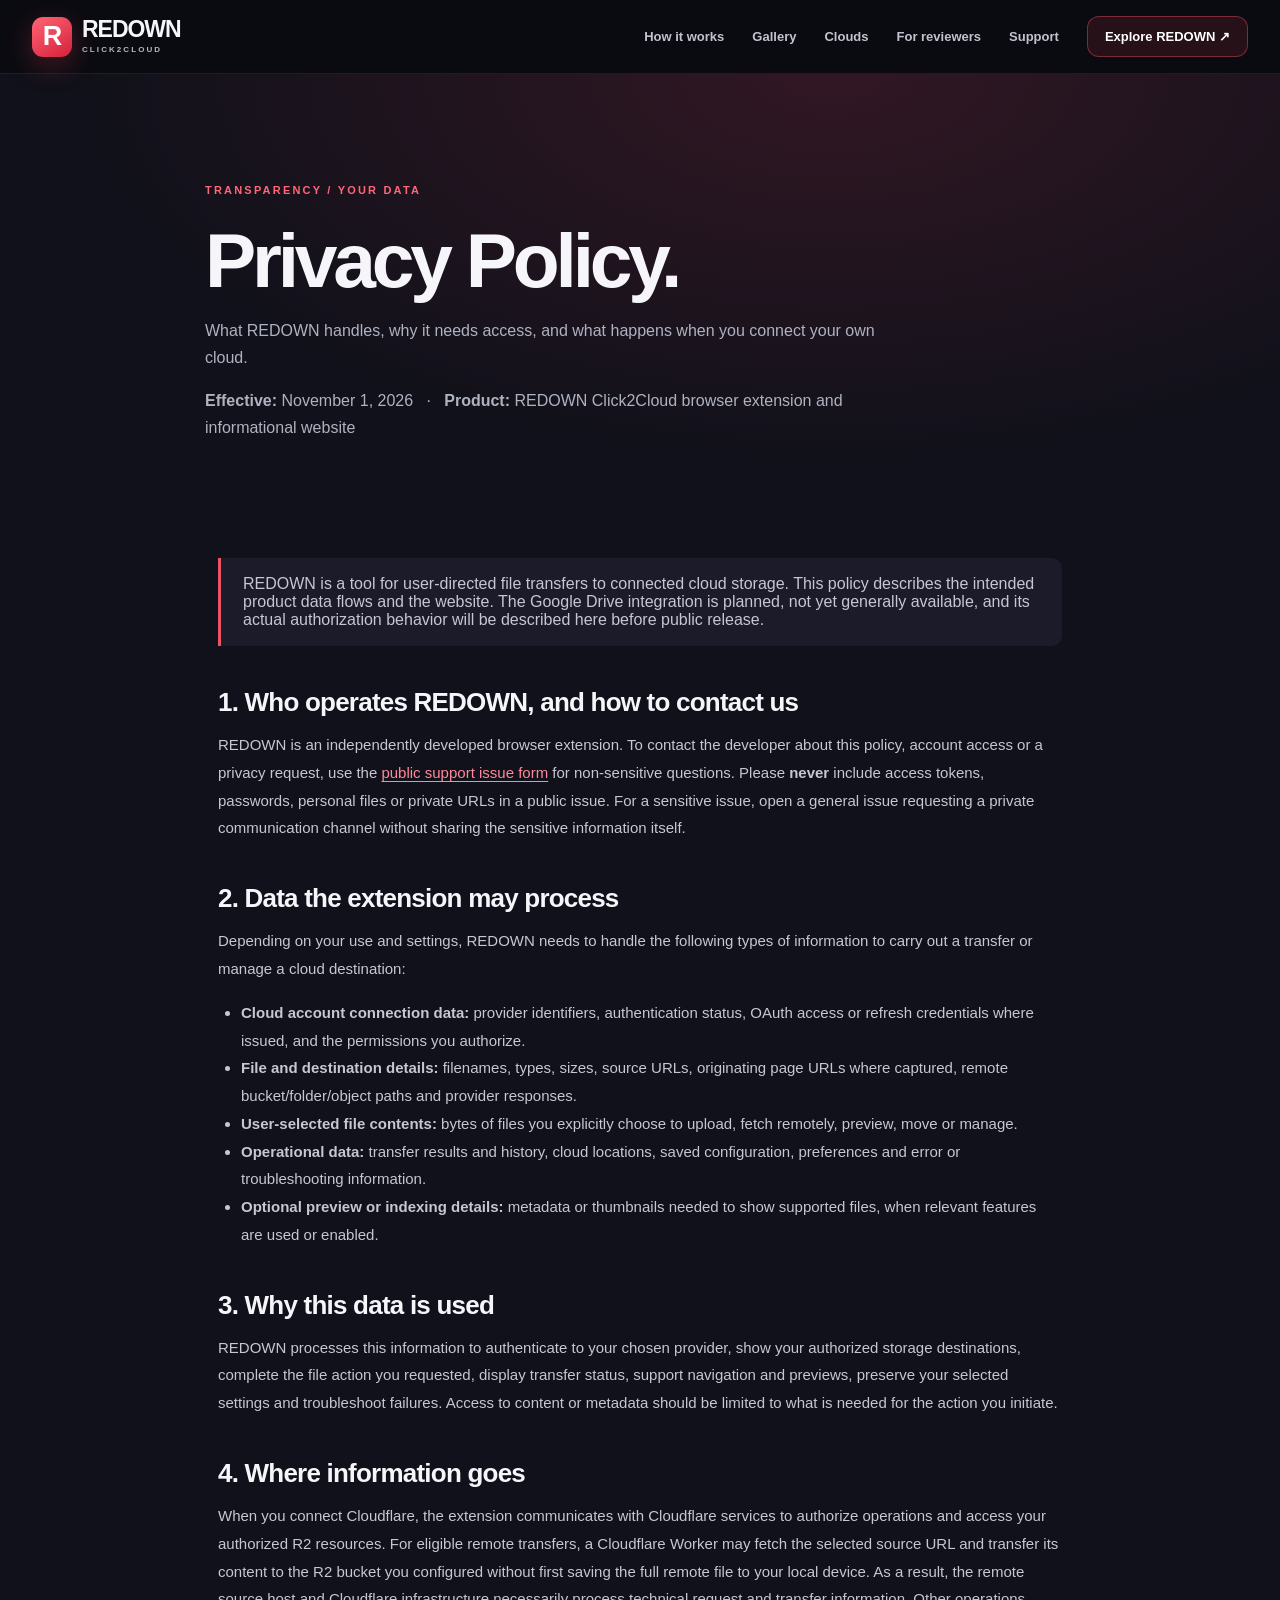
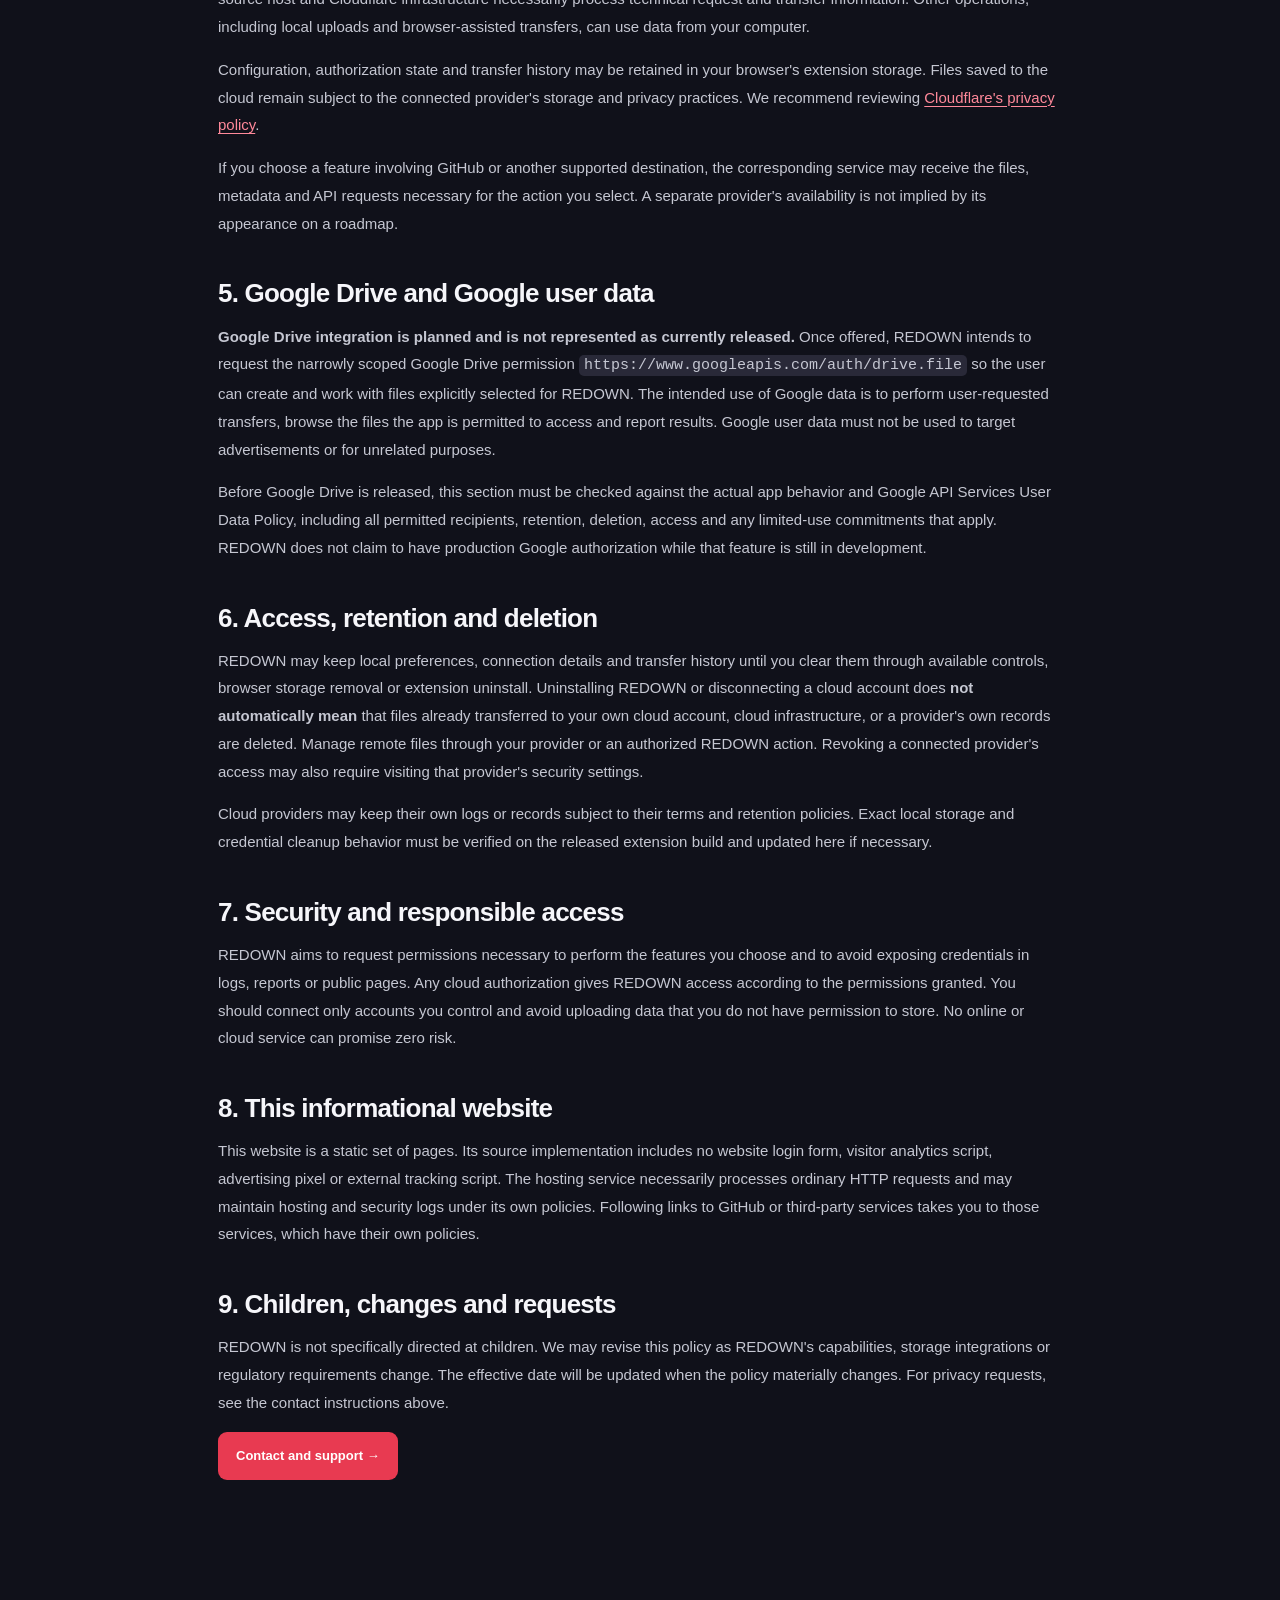
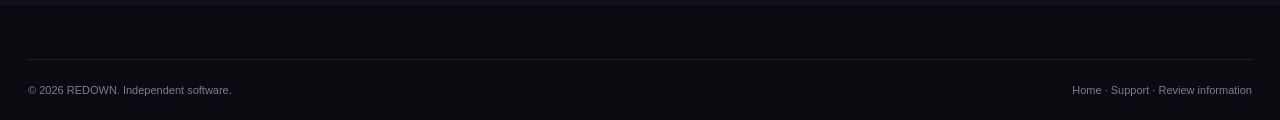
==== privacy.html @ 0bf82b4a "Add REDOWN website privacy.html" ====
<!doctype html>
<html lang="en"><head><meta charset="utf-8"><meta name="viewport" content="width=device-width,initial-scale=1"><meta name="theme-color" content="#0b0c12"><meta name="description" content="How REDOWN handles files, cloud account permissions, transfer metadata and user information."><title>Privacy Policy • REDOWN</title><link rel="icon" href="favicon.svg" type="image/svg+xml"><link rel="stylesheet" href="styles.css"><script defer src="app.js"></script></head>
<body><a class="skip-link" href="#main">Skip to content</a><header class="site-header"><div class="nav-wrap"><a class="brand" href="index.html"><span class="brand-mark">R</span><span>REDOWN<small>CLICK2CLOUD</small></span></a><button class="menu-toggle" aria-label="Open navigation" aria-expanded="false" aria-controls="primary-nav"><span></span><span></span><span></span></button><nav id="primary-nav" class="nav-links"><a href="index.html#how-it-works">How it works</a><a href="index.html#gallery">Gallery</a><a href="index.html#clouds">Clouds</a><a href="review.html">For reviewers</a><a href="support.html">Support</a><a class="nav-cta" href="https://github.com/thanks-cohn/REDOWN" target="_blank" rel="noopener noreferrer">Explore REDOWN ↗</a></nav></div></header>
<main id="main" class="document-page"><div class="document-hero"><div class="kicker">TRANSPARENCY / YOUR DATA</div><h1>Privacy Policy.</h1><p>What REDOWN handles, why it needs access, and what happens when you connect your own cloud.</p><p><strong>Effective:</strong> November 1, 2026 &nbsp; · &nbsp; <strong>Product:</strong> REDOWN Click2Cloud browser extension and informational website</p></div>
<article class="document-content"><div class="notice">REDOWN is a tool for user-directed file transfers to connected cloud storage. This policy describes the intended product data flows and the website. The Google Drive integration is planned, not yet generally available, and its actual authorization behavior will be described here before public release.</div>
<h2>1. Who operates REDOWN, and how to contact us</h2><p>REDOWN is an independently developed browser extension. To contact the developer about this policy, account access or a privacy request, use the <a href="https://github.com/thanks-cohn/REDOWN/issues/new" target="_blank" rel="noopener noreferrer">public support issue form</a> for non-sensitive questions. Please <strong>never</strong> include access tokens, passwords, personal files or private URLs in a public issue. For a sensitive issue, open a general issue requesting a private communication channel without sharing the sensitive information itself.</p>
<h2>2. Data the extension may process</h2><p>Depending on your use and settings, REDOWN needs to handle the following types of information to carry out a transfer or manage a cloud destination:</p><ul>
<li><strong>Cloud account connection data:</strong> provider identifiers, authentication status, OAuth access or refresh credentials where issued, and the permissions you authorize.</li>
<li><strong>File and destination details:</strong> filenames, types, sizes, source URLs, originating page URLs where captured, remote bucket/folder/object paths and provider responses.</li>
<li><strong>User-selected file contents:</strong> bytes of files you explicitly choose to upload, fetch remotely, preview, move or manage.</li>
<li><strong>Operational data:</strong> transfer results and history, cloud locations, saved configuration, preferences and error or troubleshooting information.</li>
<li><strong>Optional preview or indexing details:</strong> metadata or thumbnails needed to show supported files, when relevant features are used or enabled.</li></ul>
<h2>3. Why this data is used</h2><p>REDOWN processes this information to authenticate to your chosen provider, show your authorized storage destinations, complete the file action you requested, display transfer status, support navigation and previews, preserve your selected settings and troubleshoot failures. Access to content or metadata should be limited to what is needed for the action you initiate.</p>
<h2>4. Where information goes</h2><p>When you connect Cloudflare, the extension communicates with Cloudflare services to authorize operations and access your authorized R2 resources. For eligible remote transfers, a Cloudflare Worker may fetch the selected source URL and transfer its content to the R2 bucket you configured without first saving the full remote file to your local device. As a result, the remote source host and Cloudflare infrastructure necessarily process technical request and transfer information. Other operations, including local uploads and browser-assisted transfers, can use data from your computer.</p><p>Configuration, authorization state and transfer history may be retained in your browser's extension storage. Files saved to the cloud remain subject to the connected provider's storage and privacy practices. We recommend reviewing <a href="https://www.cloudflare.com/privacypolicy/" target="_blank" rel="noopener noreferrer">Cloudflare's privacy policy</a>.</p><p>If you choose a feature involving GitHub or another supported destination, the corresponding service may receive the files, metadata and API requests necessary for the action you select. A separate provider's availability is not implied by its appearance on a roadmap.</p>
<h2>5. Google Drive and Google user data</h2><p><strong>Google Drive integration is planned and is not represented as currently released.</strong> Once offered, REDOWN intends to request the narrowly scoped Google Drive permission <code>https://www.googleapis.com/auth/drive.file</code> so the user can create and work with files explicitly selected for REDOWN. The intended use of Google data is to perform user-requested transfers, browse the files the app is permitted to access and report results. Google user data must not be used to target advertisements or for unrelated purposes.</p><p>Before Google Drive is released, this section must be checked against the actual app behavior and Google API Services User Data Policy, including all permitted recipients, retention, deletion, access and any limited-use commitments that apply. REDOWN does not claim to have production Google authorization while that feature is still in development.</p>
<h2>6. Access, retention and deletion</h2><p>REDOWN may keep local preferences, connection details and transfer history until you clear them through available controls, browser storage removal or extension uninstall. Uninstalling REDOWN or disconnecting a cloud account does <strong>not automatically mean</strong> that files already transferred to your own cloud account, cloud infrastructure, or a provider's own records are deleted. Manage remote files through your provider or an authorized REDOWN action. Revoking a connected provider's access may also require visiting that provider's security settings.</p><p>Cloud providers may keep their own logs or records subject to their terms and retention policies. Exact local storage and credential cleanup behavior must be verified on the released extension build and updated here if necessary.</p>
<h2>7. Security and responsible access</h2><p>REDOWN aims to request permissions necessary to perform the features you choose and to avoid exposing credentials in logs, reports or public pages. Any cloud authorization gives REDOWN access according to the permissions granted. You should connect only accounts you control and avoid uploading data that you do not have permission to store. No online or cloud service can promise zero risk.</p>
<h2>8. This informational website</h2><p>This website is a static set of pages. Its source implementation includes no website login form, visitor analytics script, advertising pixel or external tracking script. The hosting service necessarily processes ordinary HTTP requests and may maintain hosting and security logs under its own policies. Following links to GitHub or third-party services takes you to those services, which have their own policies.</p>
<h2>9. Children, changes and requests</h2><p>REDOWN is not specifically directed at children. We may revise this policy as REDOWN's capabilities, storage integrations or regulatory requirements change. The effective date will be updated when the policy materially changes. For privacy requests, see the contact instructions above.</p>
<p><a class="doc-btn" href="support.html">Contact and support →</a></p></article></main>
<footer class="site-footer"><div class="footer-bottom"><span>© <span id="year">2026</span> REDOWN. Independent software.</span><span><a href="index.html">Home</a> · <a href="support.html">Support</a> · <a href="review.html">Review information</a></span></div></footer></body></html>
---- styles.css ----
:root{color-scheme:dark;--bg:#0b0c12;--card:#14151e;--ink:#f6f6fa;--muted:#a3a4b4;--muted2:#757786;--red:#f34355;--red2:#ac283b;--border:rgba(255,255,255,.1);--max:1240px;--radius:22px;font-family:Inter,"Segoe UI",Arial,sans-serif}
*{box-sizing:border-box}html{scroll-behavior:smooth}body{margin:0;background:var(--bg);color:var(--ink);-webkit-font-smoothing:antialiased}a{color:inherit;text-decoration:none}button{font:inherit;color:inherit}::selection{background:var(--red);color:#fff}:focus-visible{outline:3px solid #ff8593;outline-offset:4px}h1,h2,h3,p{margin-top:0}h1,h2,h3{letter-spacing:-.055em}h2{font-size:clamp(2.8rem,5.6vw,5.7rem);line-height:1.045;margin-bottom:25px;font-weight:800}h2 span{color:#b0b1bf}p{line-height:1.68}.section-pad{padding:110px max(28px,calc((100vw - var(--max))/2))}.skip-link{position:fixed;left:15px;top:-60px;z-index:200;background:#fff;color:#111;padding:12px 22px}.skip-link:focus{top:12px}
.site-header{position:sticky;top:0;z-index:50;border-bottom:1px solid rgba(255,255,255,.08);background:rgba(11,12,18,.85);backdrop-filter:blur(20px)}.nav-wrap{max-width:1320px;margin:auto;padding:16px 32px;display:flex;align-items:center;justify-content:space-between;gap:36px}.brand{display:inline-flex;align-items:center;gap:10px;line-height:.91;font-weight:900;letter-spacing:-.045em;font-size:23px}.brand small{display:block;letter-spacing:.26em;color:#b7b8c6;font-size:8px;font-weight:800;margin-top:6px}.brand-mark{display:inline-grid;place-items:center;position:relative;background:linear-gradient(145deg,#ff6575,#d4213b);color:#fff;border-radius:11px;width:40px;height:40px;box-shadow:0 8px 28px rgba(243,67,85,.27);font-size:27px;font-weight:900}.brand-cut{position:absolute;width:7px;height:7px;background:var(--bg);border-radius:50%;right:7px;bottom:7px}.nav-links{display:flex;align-items:center;gap:28px;font-size:13px;font-weight:700;color:#c2c3cf}.nav-links>a{transition:color .2s}.nav-links>a:hover{color:white}.nav-links .nav-cta{border:1px solid rgba(245,80,99,.42);padding:12px 17px;border-radius:12px;background:rgba(243,67,85,.12);color:#fff}.nav-cta span{padding-left:8px;color:#ff7885}.menu-toggle{display:none}
.hero{position:relative;isolation:isolate;display:grid;grid-template-columns:minmax(0,1.02fr) minmax(0,.98fr);align-items:center;min-height:740px;padding-top:125px;padding-bottom:120px;overflow:hidden;gap:22px}.hero-aurora{z-index:-1;position:absolute;inset:-20% -18%;background:radial-gradient(ellipse at 73% 53%,rgba(151,25,55,.19),transparent 37%),radial-gradient(ellipse at 41% 25%,rgba(88,25,64,.12),transparent 42%);pointer-events:none}.eyebrow,.kicker{font-weight:850;letter-spacing:.2em;font-size:11px;color:#ff6779}.eyebrow{display:inline-flex;gap:11px;align-items:center;background:rgba(255,255,255,.04);border:1px solid rgba(255,255,255,.1);border-radius:100px;padding:10px 16px;color:#eaebef;font-size:10px}.pulse-dot,.green-dot{width:7px;height:7px;border-radius:50%;background:#a9ffbf;box-shadow:0 0 14px #73df93;display:inline-block;flex:none}.pulse-dot{background:#ff5a70;box-shadow:0 0 10px #f34355}.hero h1{font-size:clamp(3.7rem,6.3vw,6.9rem);line-height:1.01;font-weight:850;margin:29px 0 26px}.hero h1 em{font-style:normal;color:#ff5669}.hero-lead{color:#c0c1ce;font-size:16px;max-width:510px;line-height:1.8}.hero-actions{display:flex;flex-wrap:wrap;gap:12px;margin-top:29px}.btn{display:inline-flex;align-items:center;justify-content:center;gap:28px;min-height:52px;padding:15px 21px;border-radius:12px;font-weight:800;font-size:13px;transition:transform .2s,box-shadow .2s}.btn:hover{transform:translateY(-3px)}.btn-primary{background:linear-gradient(135deg,#ff5466,#e12c45);color:#fff;box-shadow:0 10px 26px rgba(238,56,79,.25)}.btn-primary:hover{box-shadow:0 15px 32px rgba(238,56,79,.38)}.btn-outline{background:rgba(255,255,255,.04);border:1px solid rgba(255,255,255,.15);color:#fff}.fine-print{font-size:11px;line-height:1.65;color:#858694;margin:19px 0 24px;max-width:500px}.hero-trust{display:flex;flex-wrap:wrap;gap:15px;font-size:10px;color:#b5b6c5}.mini-check{display:inline-grid;place-items:center;border:1px solid rgba(165,255,185,.25);border-radius:50%;width:18px;height:18px;color:#b5fbc7;margin-right:4px}
.hero-visual{position:relative;min-width:0;padding:15px 0 15px 17px;perspective:1300px}.hero-device{position:relative;border:1px solid rgba(255,255,255,.24);background:#161821;box-shadow:0 44px 100px rgba(0,0,0,.65),0 0 100px rgba(255,60,95,.1);border-radius:18px;min-height:360px;overflow:hidden;transform:rotateY(-8deg) rotateX(3deg);transform-origin:center;z-index:2}.device-top{display:flex;align-items:center;gap:13px;padding:14px 16px;background:linear-gradient(180deg,#2a2c38,#1c1d28);border-bottom:1px solid var(--border);font-size:9px;letter-spacing:.13em;color:#aaaebe}.traffic{display:flex;gap:5px}.traffic i{width:7px;height:7px;border-radius:50%;background:#eb6675}.traffic i:nth-child(2){background:#e4b95c}.traffic i:nth-child(3){background:#83d5a0}.device-icon{margin-left:auto;font-size:16px;color:#ff7184}.device-content{display:grid;grid-template-columns:34% 66%;min-height:330px}.device-side{background:linear-gradient(135deg,#171922,#11131b);padding:19px 10px;border-right:1px solid var(--border)}.sidebar-title{font-size:8px;letter-spacing:.17em;color:#777c91;font-weight:800;margin:0 0 12px 10px}.sidebar-item{font-size:10px;display:flex;align-items:center;gap:8px;padding:12px 9px;color:#adb2c2;border-radius:7px}.sidebar-item span{color:#e4c3ca}.sidebar-item.active{background:rgba(244,64,86,.17);color:#fff}.sidebar-item.active span{color:#ff6e7e}.sidebar-item.small{font-size:9px}.sidebar-item.muted{color:#737684}.side-divider{height:1px;background:var(--border);margin:17px 7px}.device-main{padding:23px 17px;overflow:hidden}.crumb{font-weight:750;color:#c7c8d0;font-size:8px;letter-spacing:.09em}.crumb span{color:#fb5b73;padding:0 5px}.device-heading{display:flex;align-items:center;justify-content:space-between;gap:10px;margin-top:23px}.device-heading h3{margin:0;font-size:18px;letter-spacing:-.03em}.device-heading p{font-size:9px;color:#818598;margin:6px 0 0}.mock-btn{display:inline-block;border:1px solid #494658;background:linear-gradient(#39303b,#28232f);border-radius:6px;padding:8px;color:#fff;font-size:8px;white-space:nowrap}.mock-files{display:grid;grid-template-columns:repeat(3,1fr);gap:9px;margin-top:22px}.mock-file{border:1px solid #343641;background:#22242e;padding:7px;border-radius:9px;min-width:0}.file-art{display:block;width:100%;height:69px;border-radius:5px;position:relative;overflow:hidden}.photo-one{background:radial-gradient(circle at 65% 28%,#feb5a0 0 13%,transparent 14%),linear-gradient(145deg,#4d1835,#cf5472 58%,#dfb989)}.photo-two{background:linear-gradient(135deg,transparent 28%,#a1b1bf 29% 37%,transparent 38%),linear-gradient(40deg,#161e36,#819bb6)}.photo-three{background:radial-gradient(ellipse at 65% 85%,#d89173,transparent 48%),linear-gradient(135deg,#181c39,#4c6d92)}.mock-file b,.mock-file small{display:block;white-space:nowrap;overflow:hidden;text-overflow:ellipsis}.mock-file b{font-size:9px;margin:9px 0 5px}.mock-file small{font-size:8px;color:#7f8192}.transfer{display:flex;align-items:center;gap:10px;border:1px solid rgba(108,216,145,.3);background:#202c2a;margin-top:18px;padding:10px 9px;border-radius:8px}.transfer-icon{width:23px;height:23px;background:#416d50;color:#dbffe5;border-radius:7px;text-align:center;line-height:23px}.transfer strong,.transfer small{display:block;font-size:9px}.transfer small{color:#9eb4a8;margin-top:4px}.transfer-ok{font-size:8px;color:#a9edb7;margin-left:auto;white-space:nowrap}.floating-label{position:absolute;z-index:4;padding:14px 15px;border:1px solid rgba(255,255,255,.2);border-radius:11px;backdrop-filter:blur(14px);background:rgba(31,32,44,.78);box-shadow:0 20px 35px rgba(0,0,0,.26);font-size:9px;letter-spacing:.16em;font-weight:850;color:#e6e5ee}.label-top{right:-20px;top:-15px}.label-top .green-dot{margin-left:12px}.label-bottom{left:-3px;bottom:0}.label-bottom span{color:#ff8190;font-size:16px;margin-left:8px}.orbit{position:absolute;border:1px solid rgba(246,68,92,.1);border-radius:50%;z-index:-1}.orbit-one{width:540px;height:540px;right:-90px;top:-95px}.orbit-two{width:390px;height:390px;right:0;top:-20px}
.ticker{white-space:nowrap;overflow:hidden;background:#e5364f;color:#fff;padding:18px 0;font-size:12px;font-weight:900;letter-spacing:.14em}.ticker div{min-width:max-content;text-align:center}.ticker span{padding:0 26px;color:#ffb8c2}
.section-heading-band{background:#101119}.section-intro{display:grid;grid-template-columns:1fr 1fr;gap:65px;align-items:end}.section-intro h2{margin-bottom:0}.section-intro p{color:#aaacba;font-size:16px;max-width:550px}.kicker{margin-bottom:22px}.steps-grid{display:grid;grid-template-columns:repeat(3,1fr);gap:20px;margin-top:60px}.step{position:relative;border:1px solid var(--border);background:linear-gradient(135deg,#1b1c28,#151620);padding:29px;border-radius:19px;min-height:260px;transition:transform .2s,border-color .2s}.step:hover{transform:translateY(-5px);border-color:rgba(255,255,255,.27)}.step-number{font-size:11px;letter-spacing:.12em;font-weight:900;color:#fc697b}.step-glyph{font-size:32px;margin:26px 0;color:#f9a0a9}.step h3{font-size:21px;margin-bottom:11px;letter-spacing:-.025em}.step p{font-size:13px;color:#a4a7b8;margin:0}
.gallery-section{background:linear-gradient(180deg,#0b0c12,#11121a)}.section-head-line{display:flex;justify-content:space-between;align-items:end;gap:50px}.section-head-line h2{margin:0}.section-head-line p{max-width:290px;color:#a7a9b8;font-size:14px}.gallery-note{display:inline-flex;align-items:center;gap:10px;color:#b1b3c1;font-size:12px;border:1px solid var(--border);background:#191a24;border-radius:9px;padding:11px 14px;margin:30px 0 22px}.gallery-note span{color:#ff7b8c}.gallery-grid{display:grid;grid-template-columns:repeat(2,minmax(0,1fr));gap:20px}.gallery-card{border:1px solid rgba(255,255,255,.12);display:block;text-align:left;padding:0;background:#171822;border-radius:19px;cursor:pointer;overflow:hidden;min-width:0;transition:transform .25s,border-color .25s,box-shadow .25s}.gallery-card:hover{transform:translateY(-6px);border-color:rgba(255,109,128,.48);box-shadow:0 20px 45px rgba(0,0,0,.28)}.gallery-card.wide{grid-column:span 2}.artboard{height:300px;overflow:hidden;position:relative;background:#1b1e29;display:flex;align-items:center;justify-content:center}.gallery-card.wide .artboard{height:360px}.gallery-meta{display:flex;justify-content:space-between;align-items:center;gap:15px;padding:21px 23px}.gallery-meta b,.gallery-meta small{display:block}.gallery-meta b{font-size:17px;letter-spacing:-.035em}.gallery-meta small{font-size:12px;margin-top:6px;color:#9497a9}.gallery-arrow{display:grid;place-items:center;width:36px;height:36px;flex:none;background:rgba(255,255,255,.06);border:1px solid var(--border);border-radius:10px}.art-context{background:radial-gradient(ellipse at 70% 90%,rgba(248,61,96,.19),transparent 65%),#1e1f2a}.art-window{position:absolute;width:82%;height:86%;top:11%;background:#242633;border:1px solid #444554;border-radius:12px 12px 0 0;box-shadow:0 30px 80px rgba(0,0,0,.46);overflow:visible}.art-url{padding:15px;font-size:11px;letter-spacing:.08em;color:#888b9d;border-bottom:1px solid #383b48}.art-scene{height:85%;background:linear-gradient(120deg,#371d37,#67576d,#272838);overflow:hidden;position:relative}.art-shape{position:absolute;border-radius:50%;background:linear-gradient(130deg,#ea6888,#a73357);box-shadow:inset -20px -30px 40px rgba(0,0,0,.24)}.art-shape.one{width:190px;height:190px;top:30px;left:17%}.art-shape.two{width:150px;height:150px;left:49%;top:75px;background:linear-gradient(140deg,#ec8c87,#8c3f7b)}.art-shape.three{width:120px;height:120px;left:63%;top:-45px;background:linear-gradient(130deg,#b3a3e4,#544783)}.context-menu{position:absolute;left:41%;top:25%;min-width:205px;background:#11131b;border:1px solid #4b4f5e;border-radius:12px;padding:9px;box-shadow:0 22px 50px rgba(0,0,0,.75);font-size:12px;z-index:3}.context-menu small{display:block;padding:7px 11px;color:#ff8490;letter-spacing:.08em;font-size:10px;font-weight:800}.context-menu div{padding:12px;border-radius:7px;white-space:nowrap}.context-menu span{float:right}.context-menu .chosen{color:#fff;background:#ae2d45}.art-explorer{background:radial-gradient(ellipse at 80% 90%,#313147,transparent),#171924;display:block;padding:28px}.ex-top{display:flex;justify-content:space-between;color:#e9e9f2;font-weight:900;font-size:19px}.ex-top span{color:#fa6a7e}.ex-path{color:#8f92a4;font-size:11px;border-bottom:1px solid #41404e;margin:24px 0;padding-bottom:16px}.ex-grid{display:grid;grid-template-columns:repeat(4,1fr);gap:13px}.ex-grid span{display:flex;flex-direction:column;align-items:center;justify-content:center;gap:17px;border-radius:11px;background:#30313d;border:1px solid #454652;min-height:110px;color:#f5a7ae;font-size:34px}.ex-grid small{font-size:11px;color:#b3b5c4}.art-history{padding:20px;display:block;background:linear-gradient(135deg,#161821,#2a1c2a)}.history-title{font-weight:800;font-size:10px;letter-spacing:.16em;color:#eee;border-bottom:1px solid var(--border);padding:12px 5px 20px}.history-title span{float:right;color:#76dfa8}.history-row{background:rgba(255,255,255,.06);border:1px solid var(--border);display:flex;align-items:center;gap:12px;padding:13px;border-radius:10px;margin-top:10px;font-size:12px;font-weight:750}.history-thumb{width:38px;height:38px;display:grid;place-items:center;border-radius:9px;color:#f6b7c0;background:#573745;font-size:19px}.history-row small{display:block;color:#9295a6;font-size:10px;margin-top:6px}.history-row b{margin-left:auto;color:#8be8a8;font-size:15px}.art-preview{background:radial-gradient(ellipse at 70% 60%,#642a4d,transparent 65%),#1c1f2b}.preview-window{width:72%;height:91%;border-radius:11px 11px 0 0;border:1px solid #51515e;background:#171922;box-shadow:0 22px 50px rgba(0,0,0,.3);overflow:hidden}.prev-top,.prev-foot{display:flex;justify-content:space-between;padding:12px 15px;font-size:11px;font-weight:750;letter-spacing:.08em;color:#ddd}.prev-top span,.prev-foot span{color:#fa8a9a}.preview-visual{height:72%;background:linear-gradient(#343b63,#d97085 66%,#f0ae9b);position:relative;overflow:hidden}.preview-sun{position:absolute;background:#ffdcaf;width:69px;height:69px;border-radius:50%;right:22%;top:22%;box-shadow:0 0 65px #f9af96}.preview-hill{position:absolute;bottom:-60px;left:-15%;width:130%;height:120px;border-radius:50% 50% 0 0;background:#7c415e;transform:rotate(-8deg)}.preview-hill.two{bottom:-85px;left:-12%;height:110px;background:#392d4b;transform:rotate(8deg)}.art-flow{background:radial-gradient(circle at center,rgba(218,54,84,.22),transparent 50%),#171921;gap:35px;flex-wrap:wrap}.flow-point{width:155px;height:155px;border:1px solid #464759;background:linear-gradient(135deg,#262936,#171923);border-radius:26px;display:flex;flex-direction:column;align-items:center;justify-content:center;box-shadow:0 20px 50px rgba(0,0,0,.2)}.flow-symbol{font-size:53px;color:#ff8c9a;line-height:1.3}.flow-symbol.cloud{font-size:55px;color:#e9bdc7}.flow-point strong{font-size:13px;letter-spacing:.12em}.flow-point small{color:#9da0af;font-size:10px;margin-top:8px}.flow-path{position:relative;width:21%;text-align:center;color:#f2a5b1;font-size:10px;letter-spacing:.16em;font-weight:850}.flow-line{height:2px;background:linear-gradient(90deg,#82394c,#fb6781,#b13c54);margin:22px 0}.flow-path em{position:absolute;right:-6px;top:18px;font-size:26px;font-style:normal;color:#fc8191}.flow-sub{position:absolute;bottom:25px;font-size:11px;color:#9496a5}
.clouds-section{display:grid;grid-template-columns:1fr 1fr;gap:30px;background:#12141d;overflow:hidden}.cloud-copy p{max-width:500px;color:#a7a9b8}.provider-row{margin-top:35px;max-width:540px;display:grid;gap:12px}.provider{display:flex;align-items:center;padding:20px;border:1px solid #373946;border-radius:15px;background:#1b1c26;gap:14px}.provider.active{border-color:rgba(243,67,85,.36)}.provider-symbol{width:42px;height:42px;background:#30313e;border:1px solid #454657;border-radius:12px;display:grid;place-items:center;font-size:23px;color:#f994a1;font-weight:900}.provider b,.provider small{display:block}.provider b{font-size:14px}.provider small{font-size:11px;color:#9b9eaf;margin-top:6px}.status-pill{border:1px solid rgba(137,255,173,.26);color:#8cdea4;padding:6px 8px;border-radius:6px;font-size:8px;font-weight:900;letter-spacing:.1em;margin-left:auto;white-space:nowrap}.status-pill.coming{border-color:#59515d;color:#9e95a3}.cloud-illustration{position:relative;min-height:490px;display:grid;place-items:center}.cloud-ring{position:absolute;border:1px solid rgba(250,107,128,.2);border-radius:50%}.ring-a{width:380px;height:380px}.ring-b{width:520px;height:520px}.cloud-center{width:200px;height:200px;border-radius:48px;display:grid;place-items:center;background:linear-gradient(135deg,#ff7382,#b82543 65%,#541c35);font-weight:950;font-size:112px;box-shadow:0 0 95px rgba(223,53,76,.3),inset 0 1px 2px rgba(255,255,255,.4);transform:rotate(-8deg)}.cloud-center span{position:absolute;bottom:27px;right:35px;font-size:33px;color:#ffd9df}.cloud-orbit{position:absolute;background:#30303c;border:1px solid #515360;border-radius:16px;width:72px;height:72px;display:grid;place-items:center;font-size:37px;color:#feb4bf;box-shadow:0 20px 35px rgba(0,0,0,.2)}.orbit-a{top:30px;right:10%}.orbit-b{bottom:44px;left:5%}.orbit-c{bottom:75px;right:1%}
.why-section{background:#f2f0f2;color:#171620}.why-section .kicker{color:#ce354d}.why-section h2 span{color:#78727f}.value-grid{display:grid;grid-template-columns:repeat(3,1fr);gap:35px;margin-top:60px}.value-grid>div{border-top:1px solid rgba(0,0,0,.17);padding-top:20px}.value-grid span{display:inline-grid;width:50px;height:50px;place-items:center;font-size:30px;color:#c92e48}.value-grid h3{font-size:23px;margin:14px 0}.value-grid p{color:#66616c;font-size:14px}
.faq-section{background:#0f1016}.faq-grid{display:grid;grid-template-columns:1fr 1fr;gap:14px}.faq-grid details{align-self:start;background:#1b1c26;border:1px solid var(--border);border-radius:13px;padding:22px}.faq-grid summary{font-weight:750;font-size:14px;cursor:pointer;list-style:none;display:flex;justify-content:space-between;gap:14px}.faq-grid summary::-webkit-details-marker{display:none}.faq-grid summary:after{content:'+';color:#f67586;font-size:21px;line-height:14px}.faq-grid details[open] summary:after{content:'−'}.faq-grid details p{color:#abb0be;margin:15px 0 0;font-size:13px}.last-cta{position:relative;text-align:center;isolation:isolate;overflow:hidden;padding:120px 24px;background:#17131b}.cta-glow{position:absolute;inset:-40%;z-index:-1;background:radial-gradient(ellipse at 50% 50%,rgba(231,53,81,.27),transparent 50%)}.last-cta h2{font-size:clamp(3rem,7vw,6.8rem)}.last-cta h2 em{font-style:normal;color:#fd6377}.last-cta p{color:#c5bdc6}.last-cta .btn{margin:17px auto}.last-cta .small-muted{font-size:11px;color:#88808e;margin-top:14px}
.site-footer{background:#0a0b10;padding:54px max(28px,calc((100vw - var(--max))/2)) 25px}.footer-top{display:grid;grid-template-columns:1fr 1.1fr 1fr;gap:40px;padding-bottom:50px}.footer-top p{color:#9395a6;font-size:13px}.footer-links{display:grid;grid-template-columns:1fr 1fr;gap:13px;font-size:12px;font-weight:700;color:#c9cad5}.footer-links a:hover{color:#ff7183}.footer-bottom{display:flex;justify-content:space-between;gap:20px;border-top:1px solid var(--border);padding-top:24px;color:#7c7e8c;font-size:11px}
.gallery-dialog{background:#151620;color:#fff;border:1px solid #444455;border-radius:19px;padding:22px;max-width:min(930px,94vw);width:94vw;max-height:94vh;box-shadow:0 30px 100px #000;overflow:auto}.gallery-dialog::backdrop{background:rgba(3,3,8,.86);backdrop-filter:blur(9px)}.dialog-close{position:absolute;right:17px;top:11px;font-size:30px;background:transparent;border:0;cursor:pointer;z-index:4}.gallery-dialog #dialog-preview{padding:25px 0 8px}.gallery-dialog .artboard{height:clamp(280px,45vw,530px);border-radius:12px}.gallery-dialog .gallery-meta{padding:17px 0}.gallery-dialog .gallery-meta b{font-size:20px}.gallery-dialog .flow-point{width:190px;height:190px}.gallery-dialog .art-flow{gap:55px}.gallery-dialog .gallery-card{cursor:default}.gallery-dialog .context-menu{transform:scale(1.2);transform-origin:top left}.dialog-nav{display:flex;align-items:center;justify-content:space-between;border-top:1px solid var(--border);padding-top:17px;color:#b6b7c6;font-size:12px}.dialog-nav button{border:1px solid #3e3f50;border-radius:9px;background:#242633;padding:11px 16px;cursor:pointer}.dialog-nav button:hover{border-color:#ff7485}
.document-page{min-height:80vh;background:#10111a}.document-hero{padding:110px max(28px,calc((100vw - 870px)/2)) 45px;background:radial-gradient(ellipse at 65% 0%,rgba(222,55,83,.16),transparent 65%)}.document-hero h1{font-size:clamp(3rem,6vw,5rem);line-height:1.1;margin:16px 0}.document-hero p{color:#afb2c0;max-width:710px}.document-content{max-width:900px;margin:auto;padding:30px 28px 110px;color:#c5c7d2}.document-content h2{font-size:26px;letter-spacing:-.03em;margin:43px 0 15px;color:#f6f6fa}.document-content h3{font-size:19px;letter-spacing:-.02em;margin:28px 0 12px}.document-content p,.document-content li{font-size:15px;line-height:1.85}.document-content a{color:#ff899a;text-decoration:underline;text-underline-offset:3px}.document-content ul,.document-content ol{padding-left:23px}.document-content .notice{border-left:3px solid #ee5266;background:#1b1b29;padding:17px 22px;border-radius:0 10px 10px 0;margin:25px 0}.document-content table{width:100%;border-collapse:collapse;margin:22px 0;font-size:13px}.document-content th,.document-content td{text-align:left;vertical-align:top;border:1px solid #393947;padding:15px}.document-content th{background:#272635}.document-content td{color:#b8bac8}.document-content code{background:#292938;padding:2px 5px;border-radius:5px}.support-cards{display:grid;grid-template-columns:1fr 1fr;gap:15px;margin:24px 0}.support-card{background:#1d1f2a;border:1px solid #373947;border-radius:14px;padding:22px}.support-card h3{margin:0 0 7px}.support-card p{margin:0}.review-step{padding:20px;border:1px solid #393a48;border-radius:12px;background:#1b1d27;margin:14px 0}.review-step strong{color:#f9d5dd}.review-step p{margin:6px 0 0}.doc-btn{display:inline-flex;background:#e83a51;border-radius:9px;padding:12px 18px;color:#fff!important;text-decoration:none!important;font-size:13px;font-weight:800}
@media(max-width:1100px){.hero{grid-template-columns:1fr;gap:60px}.hero-content{max-width:780px}.hero-visual{max-width:710px;margin:0 auto;width:100%}.nav-links{gap:15px;font-size:11px}.section-pad{padding-left:40px;padding-right:40px}}@media(max-width:740px){.nav-wrap{padding:12px 20px}.menu-toggle{display:flex;flex-direction:column;gap:5px;width:42px;height:42px;align-items:center;justify-content:center;border:1px solid #3b3b48;border-radius:10px;background:#191921;cursor:pointer}.menu-toggle span{display:block;background:#fff;width:19px;height:2px}.nav-links{display:none;position:absolute;top:65px;left:0;right:0;flex-direction:column;align-items:stretch;background:#11121b;border-bottom:1px solid #393947;padding:22px;gap:0;font-size:14px}.nav-links.open{display:flex}.nav-links>a{padding:12px}.nav-links .nav-cta{text-align:center;margin-top:9px}.section-pad{padding:76px 22px}.hero{padding-top:70px;gap:42px;min-height:0}.hero h1{font-size:clamp(3.3rem,10vw,5rem)}.hero-lead{font-size:14px}.hero-visual{padding:12px 8px}.hero-device{transform:none}.label-top{right:0}.label-bottom{left:0}.device-content{grid-template-columns:30% 70%}.device-side{padding-left:5px;padding-right:5px}.sidebar-item{font-size:8px;gap:3px}.mock-files{gap:5px}.mock-file{padding:4px}.file-art{height:53px}.transfer-ok{display:none}.device-heading p{display:none}.section-intro,.clouds-section{grid-template-columns:1fr;gap:28px}.section-intro h2{margin-bottom:0}.steps-grid,.value-grid{grid-template-columns:1fr;gap:13px;margin-top:35px}.step{min-height:0;padding:23px}.step-glyph{margin:10px 0}.section-head-line{display:block}.section-head-line p{margin-top:22px}.gallery-grid{gap:13px;grid-template-columns:1fr}.gallery-card.wide{grid-column:span 1}.gallery-card.wide .artboard,.gallery-card .artboard{height:270px}.gallery-meta{padding:15px}.gallery-meta b{font-size:15px}.context-menu{left:27%;font-size:10px;min-width:176px}.art-window{width:93%}.cloud-illustration{min-height:330px}.ring-a{width:260px;height:260px}.ring-b{width:330px;height:330px}.cloud-center{height:145px;width:145px;border-radius:35px;font-size:85px}.cloud-center span{bottom:12px;right:21px}.cloud-orbit{width:54px;height:54px;font-size:26px}.clouds-section{overflow:hidden}.value-grid{margin-top:30px}.faq-grid{grid-template-columns:1fr}.last-cta{padding:85px 22px}.footer-top{grid-template-columns:1fr;gap:14px;padding-bottom:25px}.footer-links{margin-top:15px}.footer-bottom{flex-direction:column}.site-footer{padding:35px 22px}.gallery-dialog .artboard{height:280px}.gallery-dialog .context-menu{transform:scale(.95)}.gallery-dialog .flow-point{width:110px;height:110px}.gallery-dialog .art-flow{gap:10px}.gallery-dialog .flow-path{font-size:7px}.gallery-dialog .flow-symbol{font-size:30px}.gallery-dialog .flow-sub{font-size:9px;bottom:5px}.support-cards{grid-template-columns:1fr}}
@media(max-width:420px){.hero h1{font-size:3.1rem}.hero-actions{display:grid}.hero-trust{gap:8px}.device-top{font-size:8px}.device-heading h3{font-size:14px}.mock-btn{font-size:7px;padding:7px}.sidebar-item{font-size:7px}.mock-file b,.mock-file small{font-size:7px}.transfer small{font-size:7px}.transfer strong{font-size:8px}.context-menu{left:23%}.ex-grid{gap:6px}.ex-grid span{min-height:94px}.art-flow{gap:13px}.flow-point{width:112px;height:112px;border-radius:16px}.flow-symbol{font-size:32px}.flow-point strong{font-size:9px}.flow-path{width:14%;font-size:7px}.flow-sub{bottom:11px;font-size:9px}}@media(prefers-reduced-motion:reduce){html{scroll-behavior:auto}*,*:before,*:after{animation-duration:.01ms!important;transition-duration:.01ms!important}}
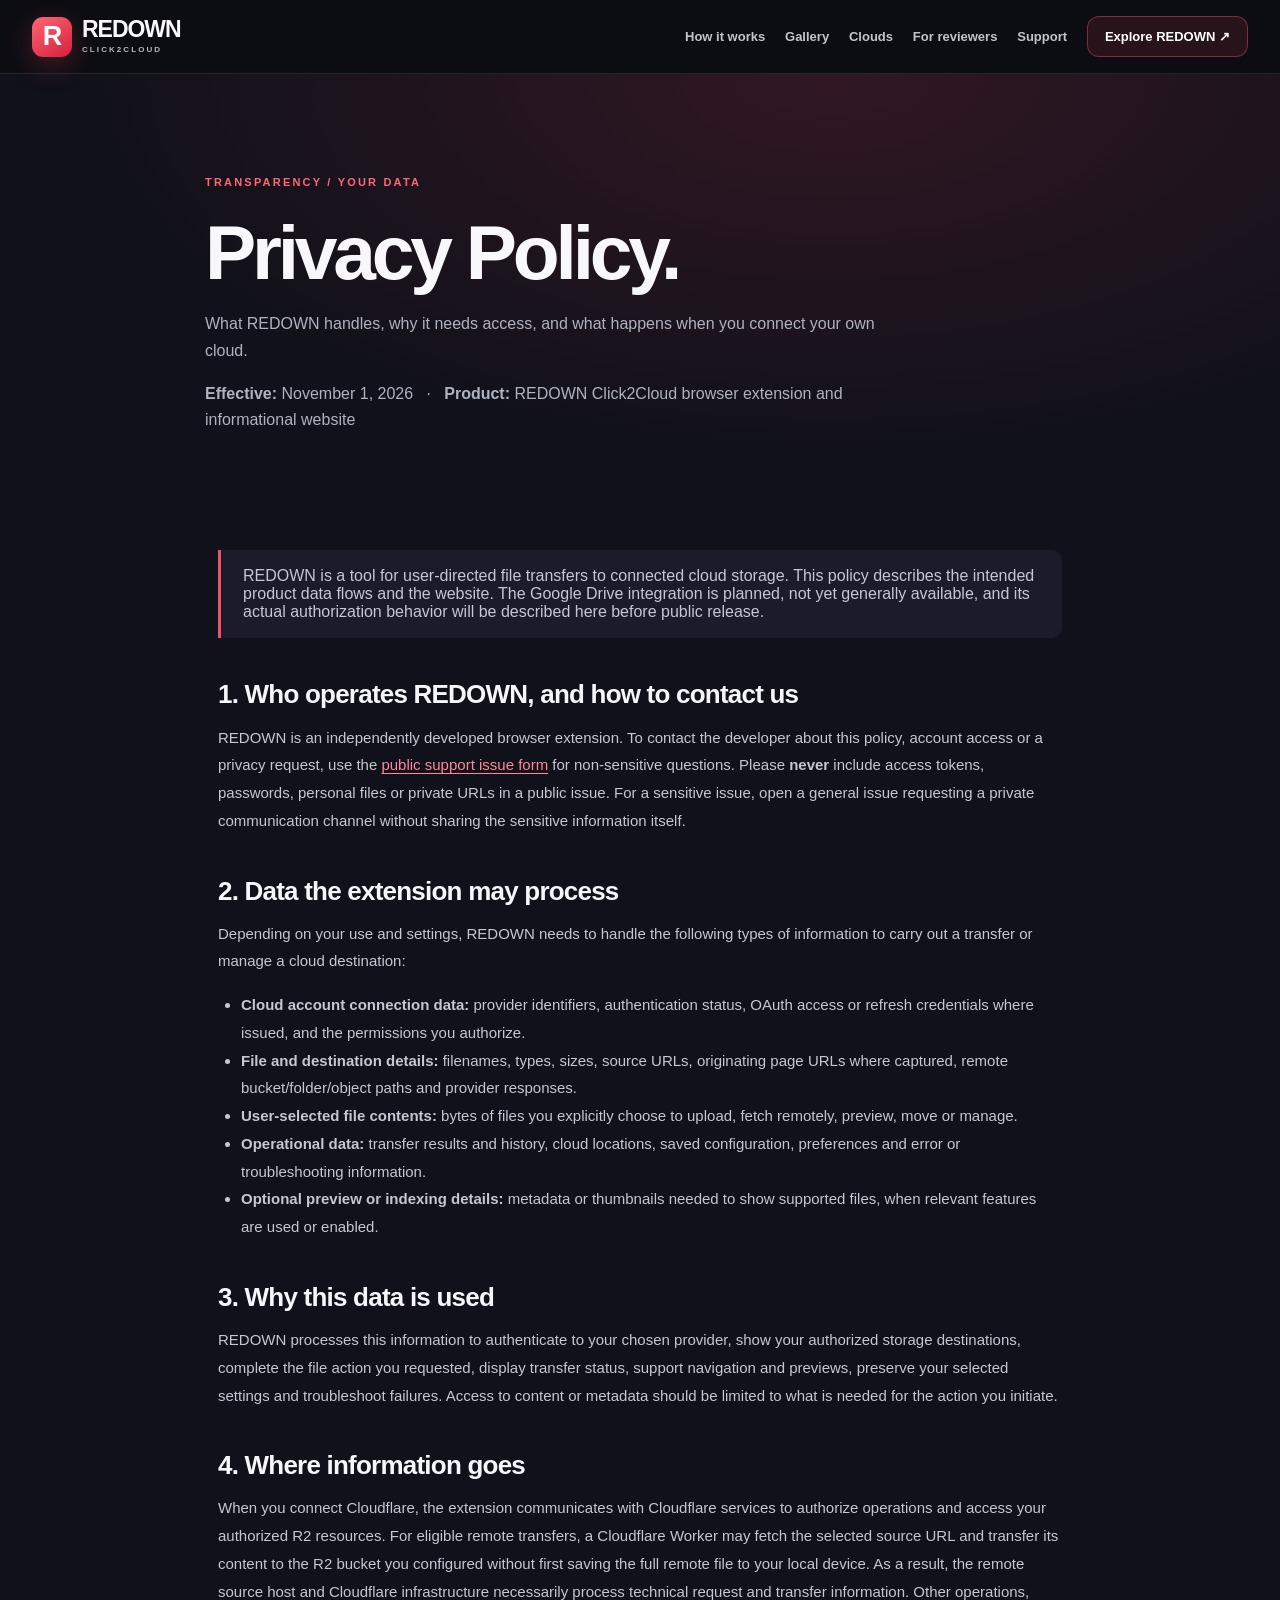
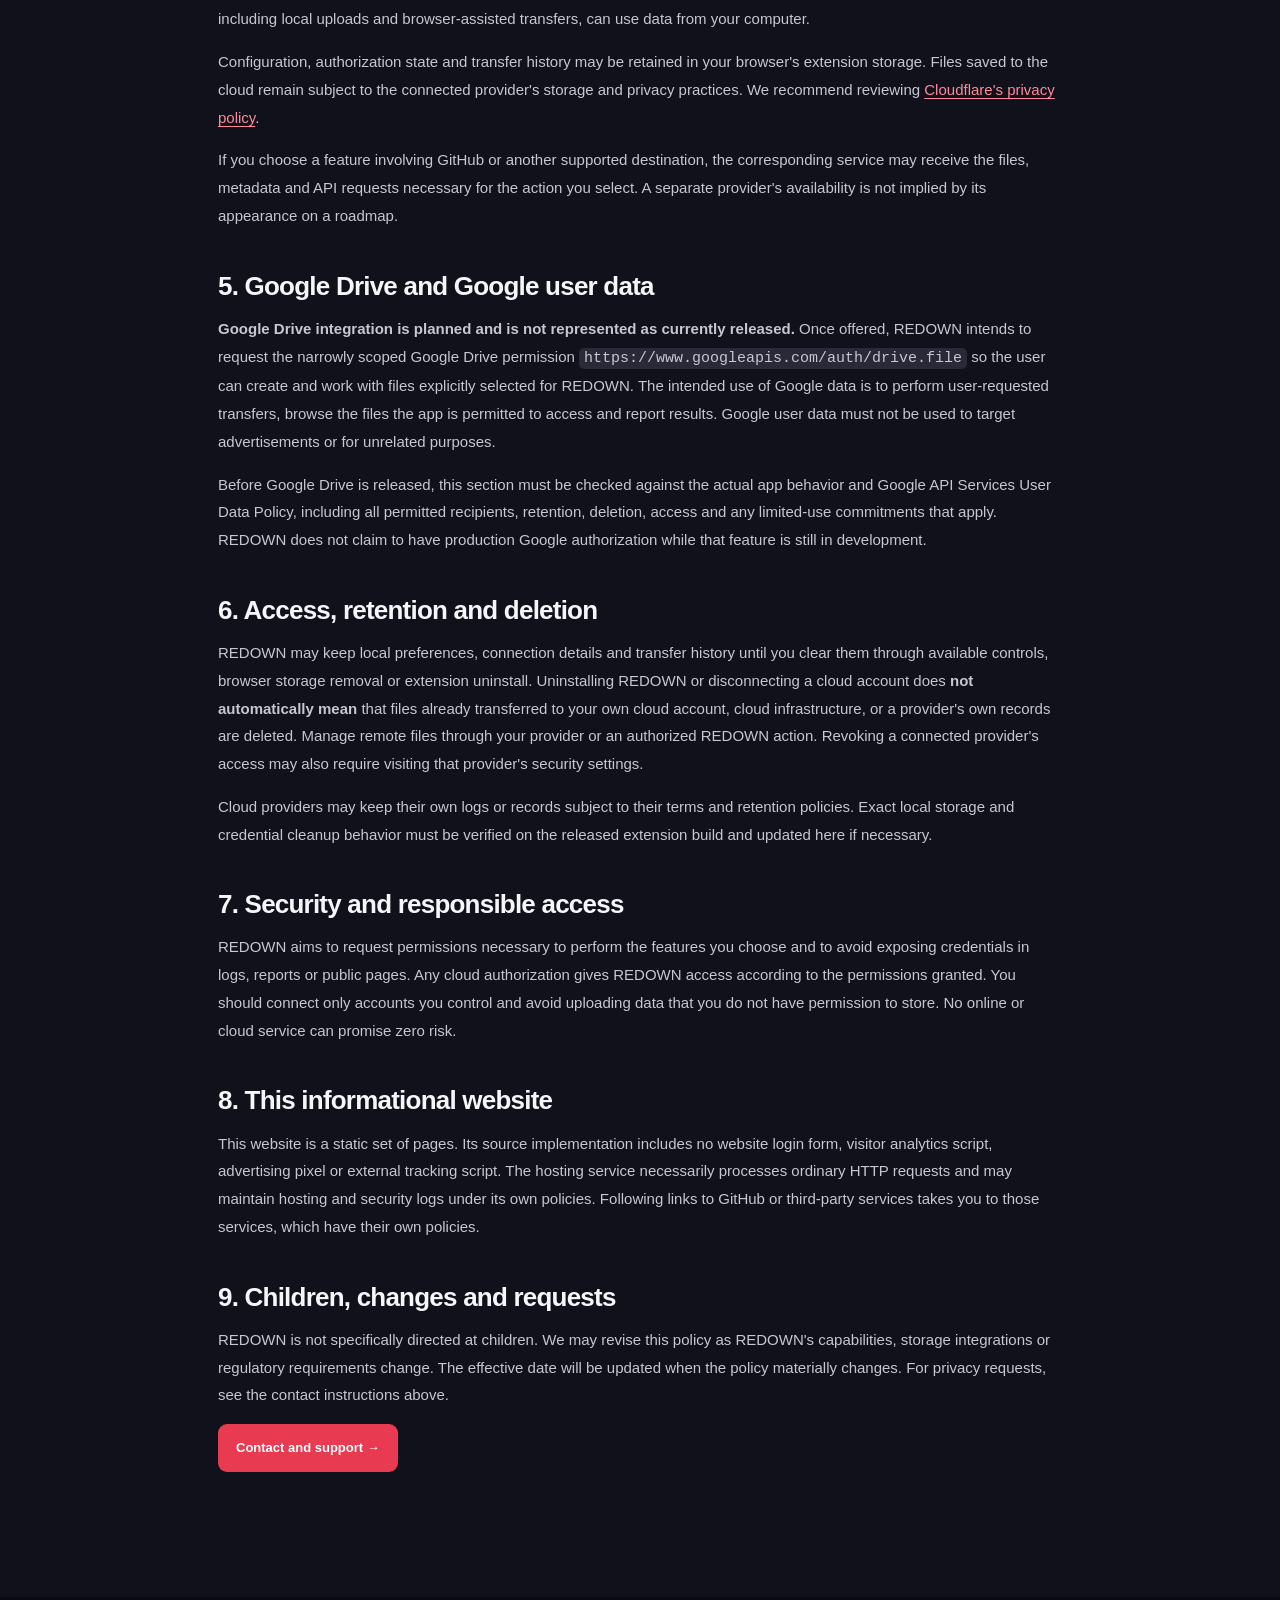
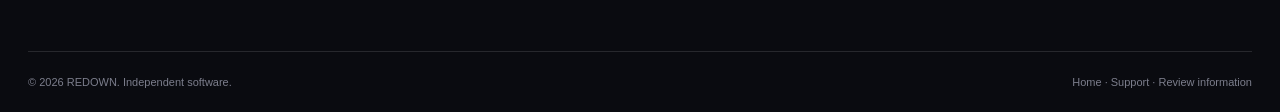
==== commit 7204616a: "Load REDOWN layout stability fixes on privacy.html" ====
--- a/privacy.html
+++ b/privacy.html
@@ -1,5 +1,5 @@
 <!doctype html>
-<html lang="en"><head><meta charset="utf-8"><meta name="viewport" content="width=device-width,initial-scale=1"><meta name="theme-color" content="#0b0c12"><meta name="description" content="How REDOWN handles files, cloud account permissions, transfer metadata and user information."><title>Privacy Policy • REDOWN</title><link rel="icon" href="favicon.svg" type="image/svg+xml"><link rel="stylesheet" href="styles.css"><script defer src="app.js"></script></head>
+<html lang="en"><head><meta charset="utf-8"><meta name="viewport" content="width=device-width,initial-scale=1"><meta name="theme-color" content="#0b0c12"><meta name="description" content="How REDOWN handles files, cloud account permissions, transfer metadata and user information."><title>Privacy Policy • REDOWN</title><link rel="icon" href="favicon.svg" type="image/svg+xml"><link rel="stylesheet" href="styles.css"><link rel="stylesheet" href="polish.css"><script defer src="app.js"></script></head>
 <body><a class="skip-link" href="#main">Skip to content</a><header class="site-header"><div class="nav-wrap"><a class="brand" href="index.html"><span class="brand-mark">R</span><span>REDOWN<small>CLICK2CLOUD</small></span></a><button class="menu-toggle" aria-label="Open navigation" aria-expanded="false" aria-controls="primary-nav"><span></span><span></span><span></span></button><nav id="primary-nav" class="nav-links"><a href="index.html#how-it-works">How it works</a><a href="index.html#gallery">Gallery</a><a href="index.html#clouds">Clouds</a><a href="review.html">For reviewers</a><a href="support.html">Support</a><a class="nav-cta" href="https://github.com/thanks-cohn/REDOWN" target="_blank" rel="noopener noreferrer">Explore REDOWN ↗</a></nav></div></header>
 <main id="main" class="document-page"><div class="document-hero"><div class="kicker">TRANSPARENCY / YOUR DATA</div><h1>Privacy Policy.</h1><p>What REDOWN handles, why it needs access, and what happens when you connect your own cloud.</p><p><strong>Effective:</strong> November 1, 2026 &nbsp; · &nbsp; <strong>Product:</strong> REDOWN Click2Cloud browser extension and informational website</p></div>
 <article class="document-content"><div class="notice">REDOWN is a tool for user-directed file transfers to connected cloud storage. This policy describes the intended product data flows and the website. The Google Drive integration is planned, not yet generally available, and its actual authorization behavior will be described here before public release.</div>
--- a/polish.css
+++ b/polish.css
@@ -0,0 +1,277 @@
+/* REDOWN UI stability pass: fewer raster-heavy effects, consistent geometry, true responsive sizing. */
+:root{
+  --bg:#0c0d12;
+  --card:#171923;
+  --border:rgba(229,229,240,.13);
+  --ink:#f8f7fb;
+  --muted:#b2b3be;
+}
+html { scroll-behavior:smooth; scroll-padding-top:92px; }
+body { overflow-x:clip; font-kerning:normal; }
+* { min-width:0; }
+img,svg,video,canvas { max-width:100%; }
+.section-pad { padding-block:clamp(72px,8vw,110px); }
+:where(section[id]) { scroll-margin-top:90px; }
+.site-header {
+  background:rgba(13,14,20,.96);
+  -webkit-backdrop-filter:none;
+  backdrop-filter:none;
+  border-bottom:1px solid rgba(255,255,255,.10);
+}
+.nav-wrap{max-width:1360px;}
+.brand { flex-shrink:0; }
+.nav-links {gap:clamp(12px,1.55vw,24px)}
+.nav-links>a{white-space:nowrap;}
+.hero {
+  overflow:clip;
+  grid-template-columns:minmax(0,1.03fr) minmax(0,.97fr);
+  gap:clamp(30px,4vw,64px);
+  min-height:650px;
+  padding-top:clamp(84px,8vw,120px);
+  padding-bottom:clamp(90px,9vw,120px);
+}
+.hero-content{position:relative;z-index:3;}
+.hero h1{
+  font-size:clamp(3.1rem,5.25vw,5.55rem);
+  line-height:1.045;
+  text-wrap:balance;
+  max-width:750px;
+  letter-spacing:-.065em;
+  margin:26px 0 25px;
+}
+.hero-lead {max-width:530px;font-size:clamp(14px,1.22vw,16px);line-height:1.75;}
+.hero-actions{align-items:stretch;}
+.btn{transition:background-color .15s,border-color .15s,box-shadow .15s;}
+.btn:hover { transform:none; }
+.btn:active {transform:translateY(1px);}
+.btn-primary:hover {box-shadow:0 8px 20px rgba(234,55,79,.26);filter:brightness(1.08);}
+.btn-outline:hover {border-color:rgba(255,255,255,.35);background:rgba(255,255,255,.075);}
+.hero-aurora{
+  background:radial-gradient(ellipse at 78% 48%,rgba(167,33,62,.11),transparent 47%);
+}
+.hero-visual{
+  padding:32px 14px 27px;
+  perspective:none;
+  isolation:isolate;
+}
+.hero-device{
+  transform:none;
+  min-height:0;
+  border-radius:16px;
+  border:1px solid #47424e;
+  box-shadow:0 16px 44px rgba(0,0,0,.37);
+}
+.device-content{min-height:318px;}
+.device-main {padding:20px 15px;}
+.floating-label{
+  -webkit-backdrop-filter:none;
+  backdrop-filter:none;
+  background:#25232d;
+  border-color:#4b4350;
+  box-shadow:0 6px 18px rgba(0,0,0,.24);
+  white-space:nowrap;
+  max-width:calc(100% - 18px);
+}
+.label-top{top:6px;right:0;}
+.label-bottom{bottom:5px;left:0;}
+.orbit{display:none;}
+.ticker{
+  white-space:normal;
+  padding:17px 22px;
+  font-size:11px;
+  line-height:1.9;
+  text-align:center;
+  letter-spacing:.095em;
+}
+.ticker div{min-width:0;max-width:1300px;margin:0 auto;}
+.ticker span{padding:0 clamp(7px,1.5vw,20px);}
+.section-intro{grid-template-columns:minmax(0,1fr) minmax(0,.85fr);gap:clamp(26px,6vw,85px);}
+.section-intro p{max-width:560px;}
+.section-head-line p{max-width:380px;}
+.step{
+  border-color:rgba(255,255,255,.11);
+  box-shadow:none;
+  transition:border-color .16s,background-color .16s;
+}
+.step:hover{transform:none;border-color:rgba(250,112,129,.4);background:#20202b;}
+.gallery-grid{gap:clamp(14px,1.65vw,22px);}
+.gallery-card{
+  transition:border-color .15s,background-color .15s;
+  box-shadow:none;
+  border-radius:16px;
+  contain:paint;
+}
+.gallery-card:hover {
+  transform:none;
+  border-color:rgba(255,115,132,.55);
+  box-shadow:none;
+}
+.gallery-card:active{filter:brightness(1.07);}
+.gallery-card .artboard {pointer-events:none;}
+.gallery-meta {background:#171820;}
+.gallery-meta b {line-height:1.3;}
+.gallery-meta small {line-height:1.4;}
+.artboard{isolation:isolate;}
+.gallery-card.wide .artboard{height:clamp(280px,30vw,365px);}
+.art-window{overflow:visible;}
+.art-history{background:#1c1b27;}
+.history-row{box-shadow:none;}
+.cloud-center{
+  transform:none;
+  box-shadow:0 16px 50px rgba(220,53,78,.20),inset 0 1px 2px rgba(255,255,255,.30);
+}
+.cloud-illustration{isolation:isolate;overflow:hidden;}
+.cloud-ring{max-width:calc(100% - 8px);max-height:100%;}
+.cloud-orbit{box-shadow:0 8px 24px rgba(0,0,0,.14);}
+.gallery-dialog{
+  position:fixed;
+  inset:0;
+  margin:auto;
+  width:min(940px,calc(100vw - 32px));
+  max-width:940px;
+  max-height:calc(100dvh - 32px);
+  overflow:auto;
+  padding:clamp(14px,2vw,24px);
+  overscroll-behavior:contain;
+}
+.gallery-dialog::backdrop{
+  background:rgba(5,5,10,.90);
+  -webkit-backdrop-filter:none;
+  backdrop-filter:none;
+}
+.gallery-dialog .artboard{
+  height:clamp(280px,50vw,480px);
+  overflow:hidden;
+}
+.gallery-dialog .dialog-nav {position:sticky;bottom:-1px;background:#151620;padding:15px 0 0;}
+.gallery-dialog .gallery-meta{background:transparent;}
+.gallery-dialog .dialog-close{
+  position:sticky;
+  top:0;
+  margin-left:auto;
+  display:grid;
+  place-items:center;
+  width:42px;
+  height:42px;
+  background:#292a35;
+  border:1px solid rgba(255,255,255,.25);
+  border-radius:12px;
+}
+.gallery-dialog #dialog-preview {padding-top:0;}
+.gallery-dialog .art-flow{gap:30px;}
+.faq-grid details{transition:border-color .15s;}
+.faq-grid details:hover{border-color:rgba(248,114,132,.35);}
+.footer-links {line-height:1.5;}
+.footer-top {align-items:start;}
+.document-hero{padding-top:clamp(70px,8vw,110px);}
+.document-content{overflow-wrap:anywhere;}
+.document-content table{display:block;max-width:100%;overflow-x:auto;}
+.document-content table th,.document-content table td{min-width:150px;}
+@media (min-width:1350px){
+  .hero h1{font-size:clamp(4.75rem,5.2vw,5.45rem);}
+  .hero-visual {padding-inline:12px;}
+}
+@media (min-width:741px) and (max-width:1120px){
+  .nav-wrap{gap:20px;}
+  .nav-links{gap:12px;font-size:11px;}
+  .nav-links .nav-cta{padding:10px 11px;}
+  .hero {grid-template-columns:minmax(0,1fr) minmax(0,1fr);}
+  .hero h1{font-size:clamp(3rem,5.2vw,4.45rem);}
+  .hero-visual{padding:30px 0 22px;}
+  .device-side{padding-left:5px;padding-right:5px;}
+  .sidebar-item{font-size:9px;}
+}
+@media(max-width:1100px){
+  .hero {grid-template-columns:minmax(0,1fr);max-width:none;}
+  .hero-content{max-width:850px;}
+  .hero h1{max-width:850px;}
+  .hero-visual{max-width:720px;justify-self:center;}
+  .section-pad{padding-inline:clamp(24px,4vw,46px);}
+}
+@media(max-width:740px){
+  html{scroll-padding-top:70px;}
+  :where(section[id]){scroll-margin-top:70px;}
+  .nav-wrap{min-height:64px;padding:10px 20px;}
+  .nav-links{top:64px;max-height:calc(100dvh - 64px);overflow-y:auto;overscroll-behavior:contain;}
+  .hero {gap:38px;padding-block:64px 72px;}
+  .hero h1{font-size:clamp(2.95rem,9.8vw,4.45rem);line-height:1.045;letter-spacing:-.06em;margin:25px 0 18px;}
+  .hero-lead{font-size:15px;}
+  .hero-visual{padding:34px 0 27px;width:100%;}
+  .hero-device{border-radius:12px;}
+  .device-content{grid-template-columns:27% minmax(0,1fr);min-height:260px;}
+  .device-main{padding:14px 9px;}
+  .device-side{padding:15px 5px;}
+  .device-top{padding:11px;}
+  .device-name{font-size:8px;}
+  .device-heading{margin-top:16px;}
+  .device-heading h3{font-size:15px;}
+  .mock-files{margin-top:15px;gap:6px;}
+  .mock-file{padding:5px;}
+  .mock-file b{margin-top:6px;}
+  .transfer{margin-top:12px;}
+  .label-top{right:0;}
+  .label-bottom{left:0;}
+  .section-intro {grid-template-columns:1fr;}
+  .section-head-line{display:block;}
+  .section-head-line p{margin:18px 0 0;}
+  .step{min-height:0;}
+  .gallery-grid{grid-template-columns:1fr;gap:17px;}
+  .gallery-card,.gallery-card.wide{grid-column:auto;}
+  .gallery-card .artboard,.gallery-card.wide .artboard{height:clamp(240px,67vw,330px);}
+  .gallery-meta{padding:16px;}
+  .art-window{width:91%;}
+  .context-menu{left:36%;top:22%;}
+  .clouds-section{grid-template-columns:1fr;}
+  .cloud-illustration{min-height:350px;}
+  .value-grid{grid-template-columns:1fr;}
+  .faq-grid{grid-template-columns:1fr;}
+  .footer-top{grid-template-columns:1fr;}
+  .gallery-dialog {width:calc(100vw - 16px);max-height:calc(100dvh - 16px);}
+  .gallery-dialog .artboard{height:clamp(240px,65vw,330px);}
+  .gallery-dialog .gallery-meta b{font-size:17px;}
+  .gallery-dialog .context-menu{transform:none;left:24%;}
+  .gallery-dialog .art-flow{gap:13px;}
+}
+@media(max-width:480px){
+  .hero h1{font-size:clamp(2.75rem,11vw,3.45rem);}
+  .hero-actions{display:flex;flex-direction:column;align-items:stretch;}
+  .btn{width:100%;justify-content:space-between;}
+  .eyebrow{font-size:9px;letter-spacing:.09em;}
+  .hero-trust{gap:8px 13px;}
+  .device-side{padding-inline:3px;}
+  .sidebar-item{padding:9px 3px;font-size:7px;overflow:hidden;}
+  .sidebar-title{font-size:7px;margin-left:5px;}
+  .device-top{padding:10px;}
+  .device-main{padding-inline:7px;}
+  .device-heading h3{font-size:14px;}
+  .device-heading{gap:4px;}
+  .mock-btn{font-size:7px;padding:6px;white-space:normal;text-align:center;}
+  .crumb{font-size:7px;}
+  .file-art{height:clamp(40px,12vw,55px);}
+  .mock-file b,.mock-file small{font-size:7px;}
+  .transfer{padding:7px 5px;gap:6px;}
+  .transfer-icon{width:20px;height:20px;line-height:20px;font-size:11px;}
+  .transfer strong,.transfer small{font-size:7px;}
+  .floating-label{font-size:8px;padding:9px 11px;letter-spacing:.07em;}
+  .gallery-card .artboard,.gallery-card.wide .artboard{height:260px;}
+  .context-menu{left:23%;top:27%;min-width:178px;}
+  .ex-grid{grid-template-columns:repeat(4,minmax(0,1fr));}
+  .ex-grid span{font-size:25px;min-height:85px;}
+  .ex-grid small{font-size:9px;}
+  .history-row{font-size:10px;padding:9px;}
+  .flow-point{width:106px;height:112px;}
+  .flow-path{width:13%;}
+  .flow-sub{left:10px;right:10px;text-align:center;}
+  .gallery-dialog .flow-point{width:100px;height:100px;}
+  .gallery-dialog .art-flow{gap:6px;}
+  .gallery-dialog .flow-sub{font-size:8px;}
+  .cloud-ring.ring-b{width:calc(100% - 8px);height:auto;aspect-ratio:1;}
+  .footer-links{grid-template-columns:1fr 1fr;}
+  .document-content{padding-inline:20px;}
+}
+@media (hover:none){
+  .step:hover,.gallery-card:hover,.btn:hover{transform:none;}
+}
+@media(prefers-reduced-motion:reduce){
+  *,*::before,*::after{animation-duration:.01ms!important;transition-duration:0ms!important;scroll-behavior:auto!important;}
+}
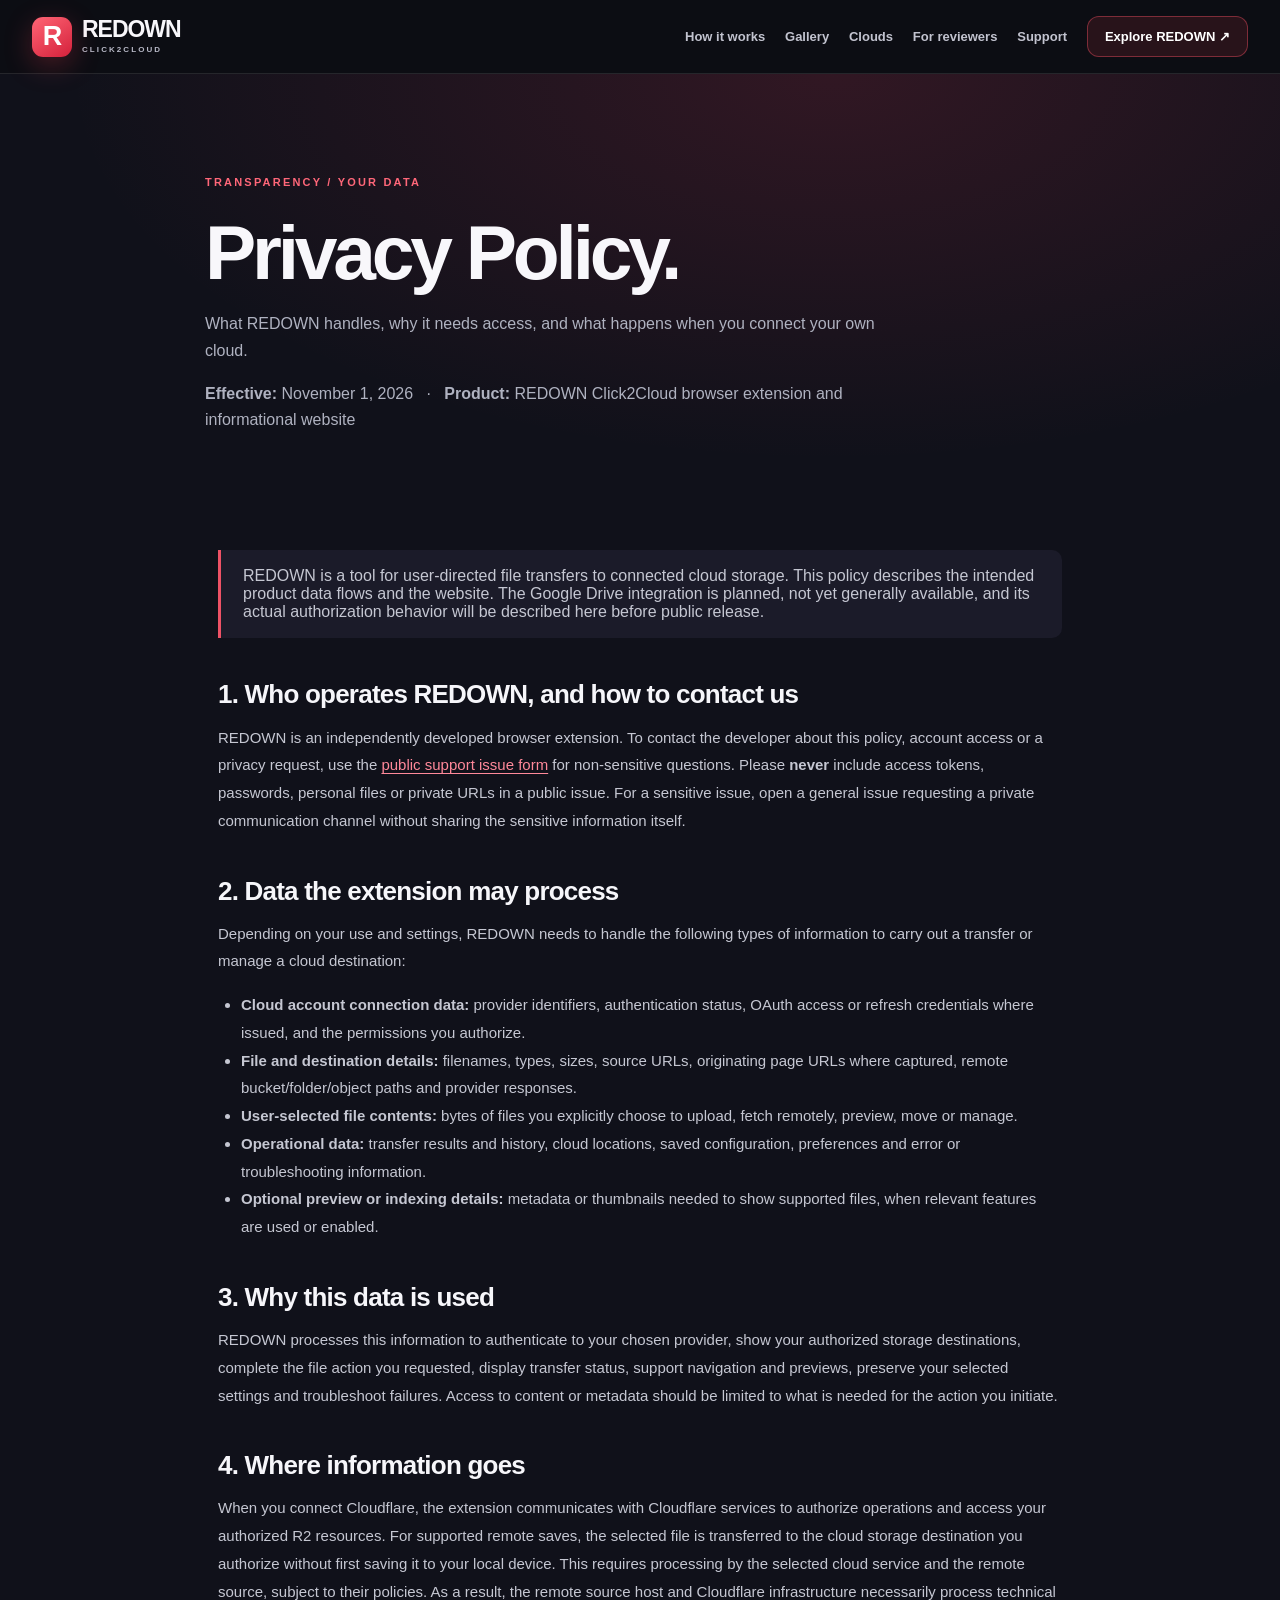
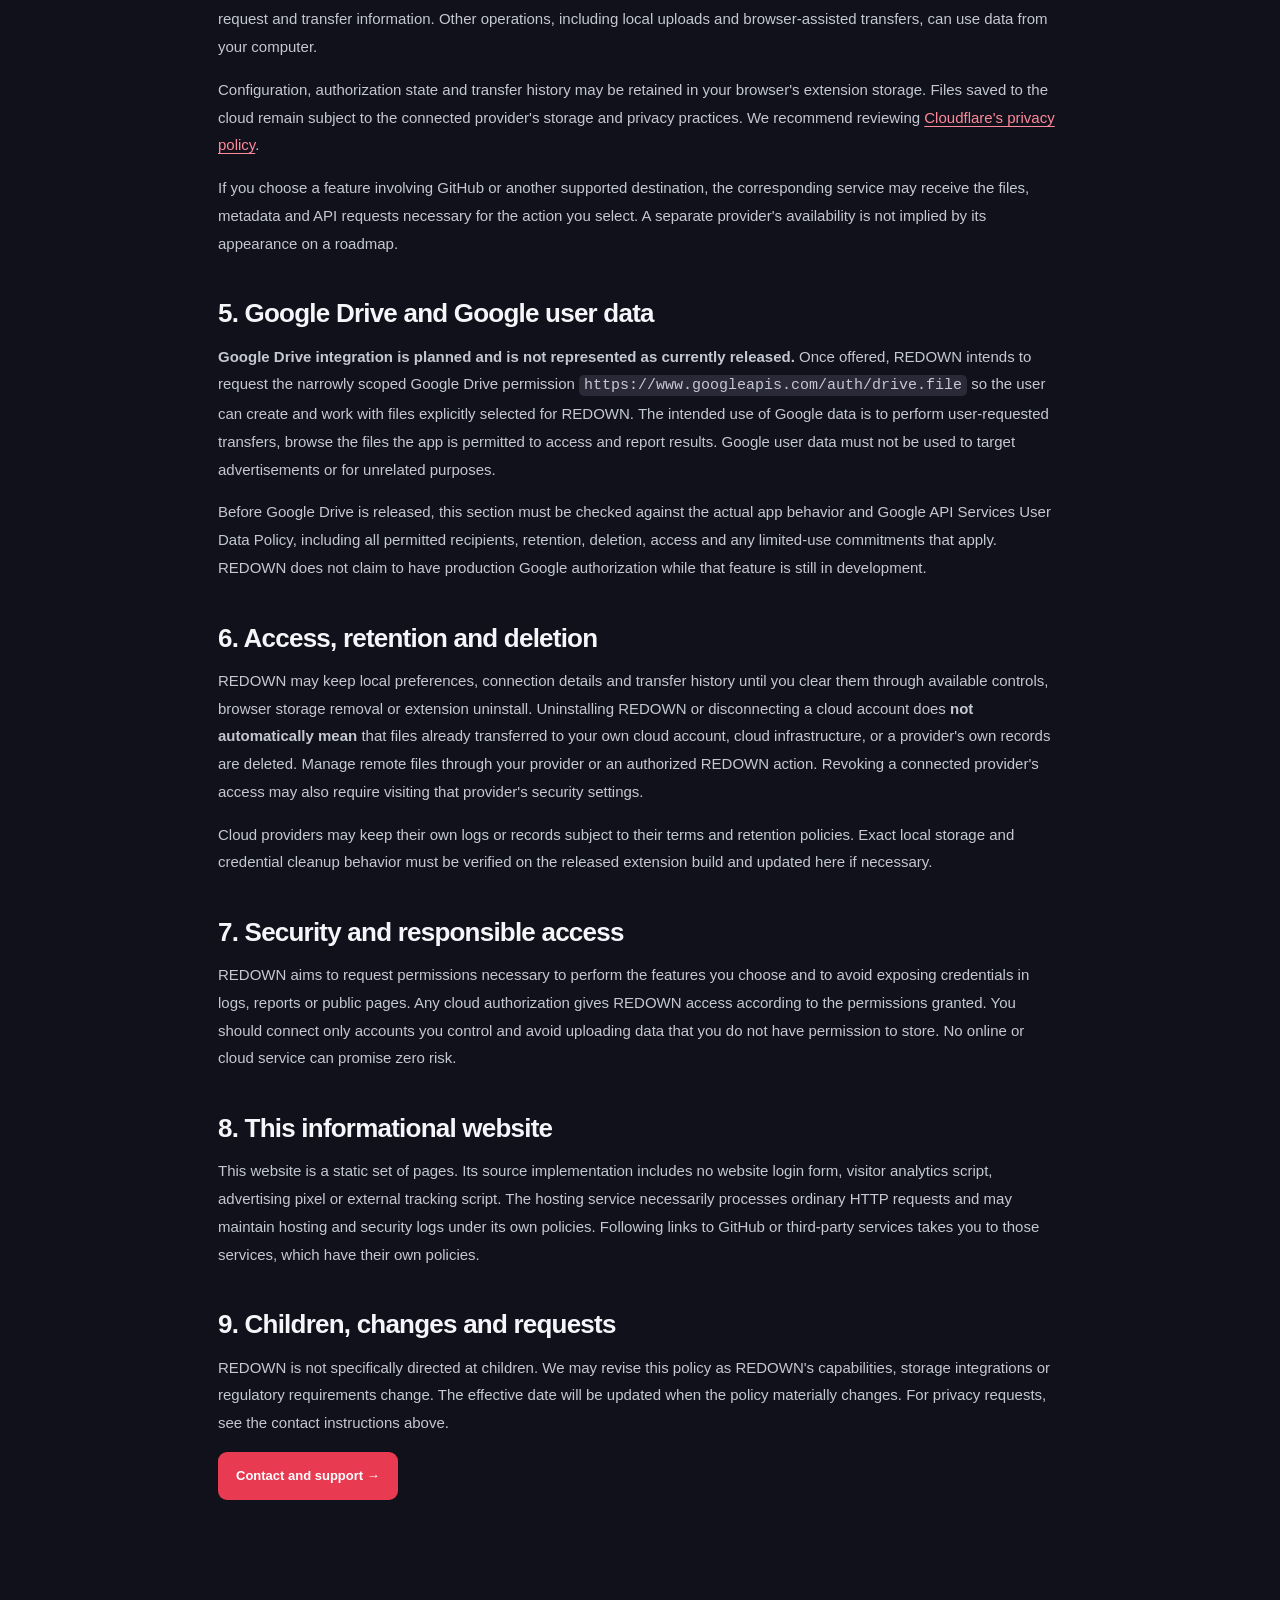
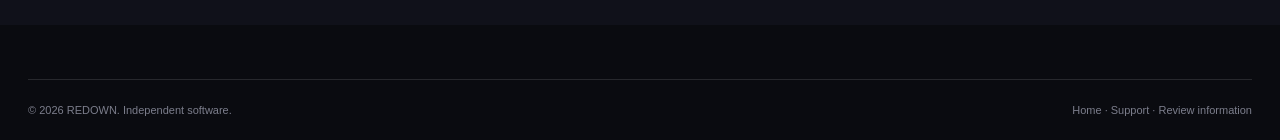
==== commit c00f963f: "Remove publicly exposed internal implementation details from privacy.html" ====
--- a/privacy.html
+++ b/privacy.html
@@ -11,7 +11,7 @@
 <li><strong>Operational data:</strong> transfer results and history, cloud locations, saved configuration, preferences and error or troubleshooting information.</li>
 <li><strong>Optional preview or indexing details:</strong> metadata or thumbnails needed to show supported files, when relevant features are used or enabled.</li></ul>
 <h2>3. Why this data is used</h2><p>REDOWN processes this information to authenticate to your chosen provider, show your authorized storage destinations, complete the file action you requested, display transfer status, support navigation and previews, preserve your selected settings and troubleshoot failures. Access to content or metadata should be limited to what is needed for the action you initiate.</p>
-<h2>4. Where information goes</h2><p>When you connect Cloudflare, the extension communicates with Cloudflare services to authorize operations and access your authorized R2 resources. For eligible remote transfers, a Cloudflare Worker may fetch the selected source URL and transfer its content to the R2 bucket you configured without first saving the full remote file to your local device. As a result, the remote source host and Cloudflare infrastructure necessarily process technical request and transfer information. Other operations, including local uploads and browser-assisted transfers, can use data from your computer.</p><p>Configuration, authorization state and transfer history may be retained in your browser's extension storage. Files saved to the cloud remain subject to the connected provider's storage and privacy practices. We recommend reviewing <a href="https://www.cloudflare.com/privacypolicy/" target="_blank" rel="noopener noreferrer">Cloudflare's privacy policy</a>.</p><p>If you choose a feature involving GitHub or another supported destination, the corresponding service may receive the files, metadata and API requests necessary for the action you select. A separate provider's availability is not implied by its appearance on a roadmap.</p>
+<h2>4. Where information goes</h2><p>When you connect Cloudflare, the extension communicates with Cloudflare services to authorize operations and access your authorized R2 resources. For supported remote saves, the selected file is transferred to the cloud storage destination you authorize without first saving it to your local device. This requires processing by the selected cloud service and the remote source, subject to their policies. As a result, the remote source host and Cloudflare infrastructure necessarily process technical request and transfer information. Other operations, including local uploads and browser-assisted transfers, can use data from your computer.</p><p>Configuration, authorization state and transfer history may be retained in your browser's extension storage. Files saved to the cloud remain subject to the connected provider's storage and privacy practices. We recommend reviewing <a href="https://www.cloudflare.com/privacypolicy/" target="_blank" rel="noopener noreferrer">Cloudflare's privacy policy</a>.</p><p>If you choose a feature involving GitHub or another supported destination, the corresponding service may receive the files, metadata and API requests necessary for the action you select. A separate provider's availability is not implied by its appearance on a roadmap.</p>
 <h2>5. Google Drive and Google user data</h2><p><strong>Google Drive integration is planned and is not represented as currently released.</strong> Once offered, REDOWN intends to request the narrowly scoped Google Drive permission <code>https://www.googleapis.com/auth/drive.file</code> so the user can create and work with files explicitly selected for REDOWN. The intended use of Google data is to perform user-requested transfers, browse the files the app is permitted to access and report results. Google user data must not be used to target advertisements or for unrelated purposes.</p><p>Before Google Drive is released, this section must be checked against the actual app behavior and Google API Services User Data Policy, including all permitted recipients, retention, deletion, access and any limited-use commitments that apply. REDOWN does not claim to have production Google authorization while that feature is still in development.</p>
 <h2>6. Access, retention and deletion</h2><p>REDOWN may keep local preferences, connection details and transfer history until you clear them through available controls, browser storage removal or extension uninstall. Uninstalling REDOWN or disconnecting a cloud account does <strong>not automatically mean</strong> that files already transferred to your own cloud account, cloud infrastructure, or a provider's own records are deleted. Manage remote files through your provider or an authorized REDOWN action. Revoking a connected provider's access may also require visiting that provider's security settings.</p><p>Cloud providers may keep their own logs or records subject to their terms and retention policies. Exact local storage and credential cleanup behavior must be verified on the released extension build and updated here if necessary.</p>
 <h2>7. Security and responsible access</h2><p>REDOWN aims to request permissions necessary to perform the features you choose and to avoid exposing credentials in logs, reports or public pages. Any cloud authorization gives REDOWN access according to the permissions granted. You should connect only accounts you control and avoid uploading data that you do not have permission to store. No online or cloud service can promise zero risk.</p>
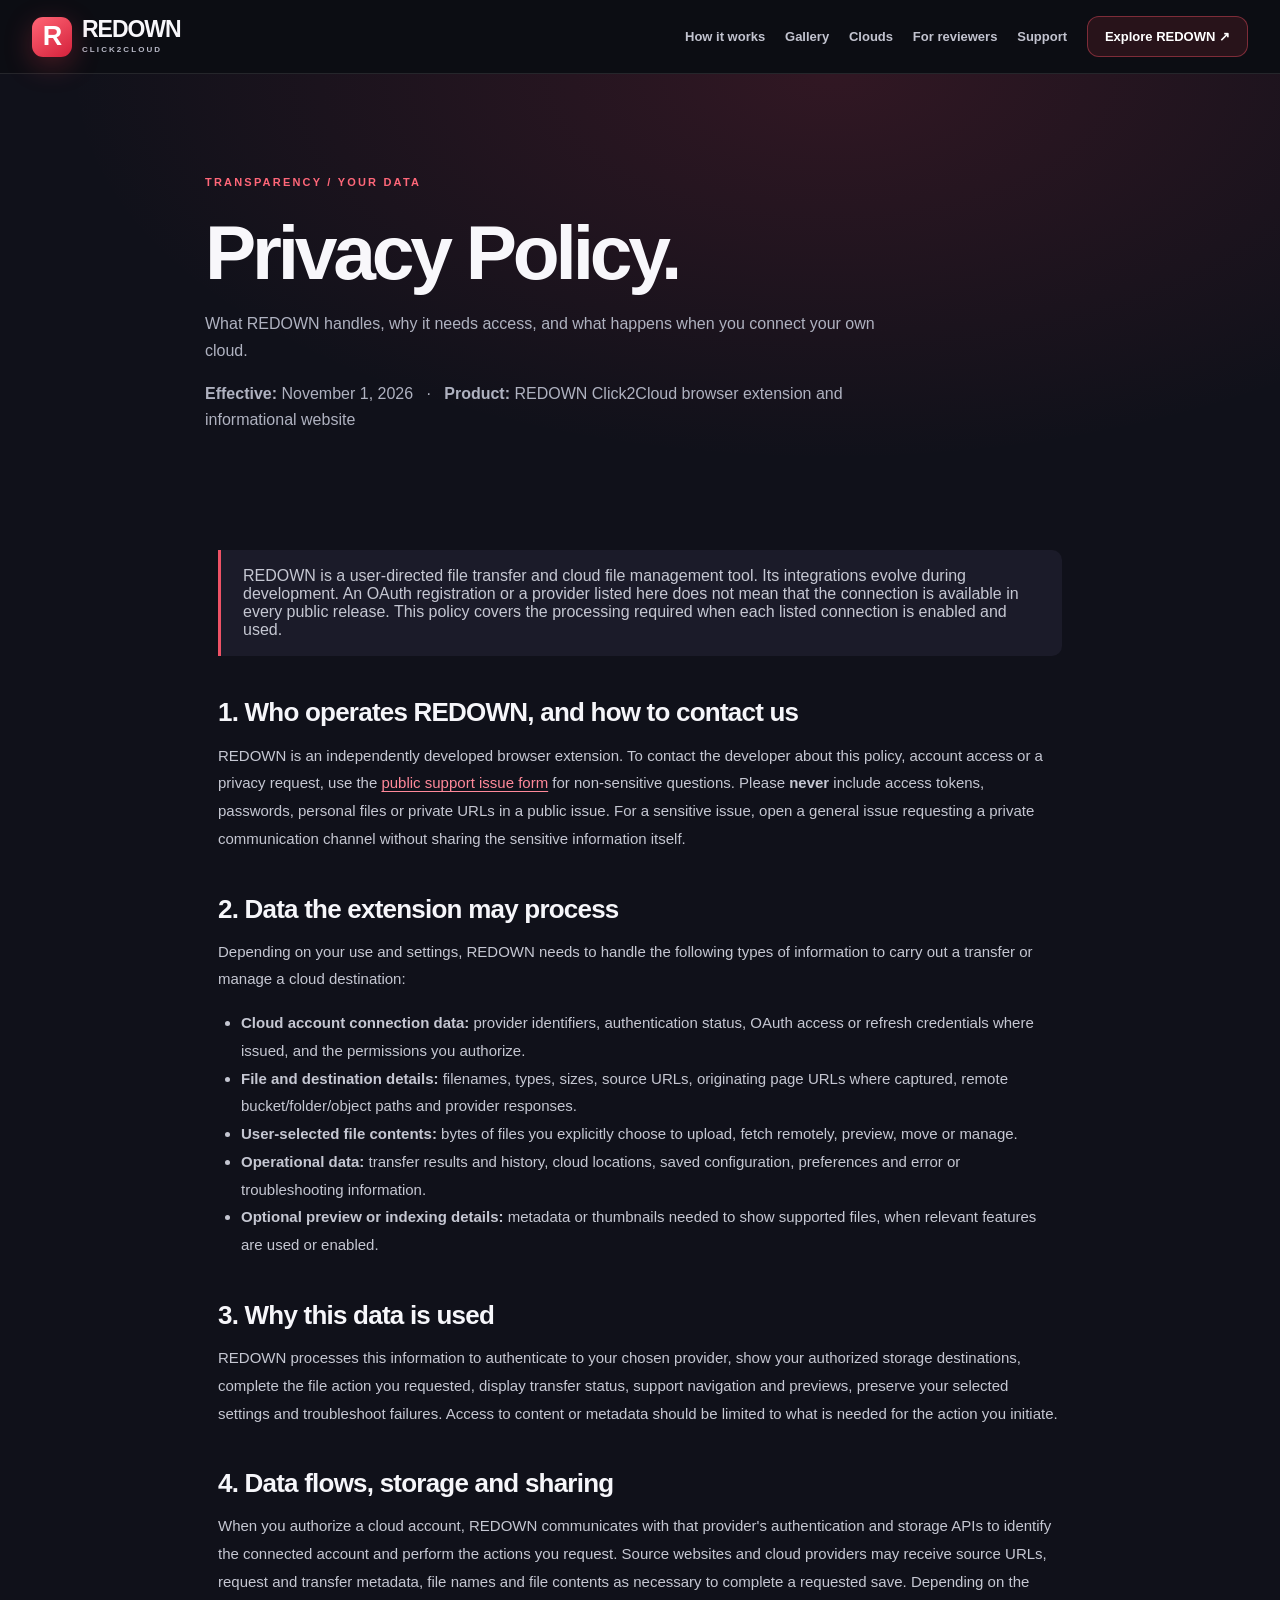
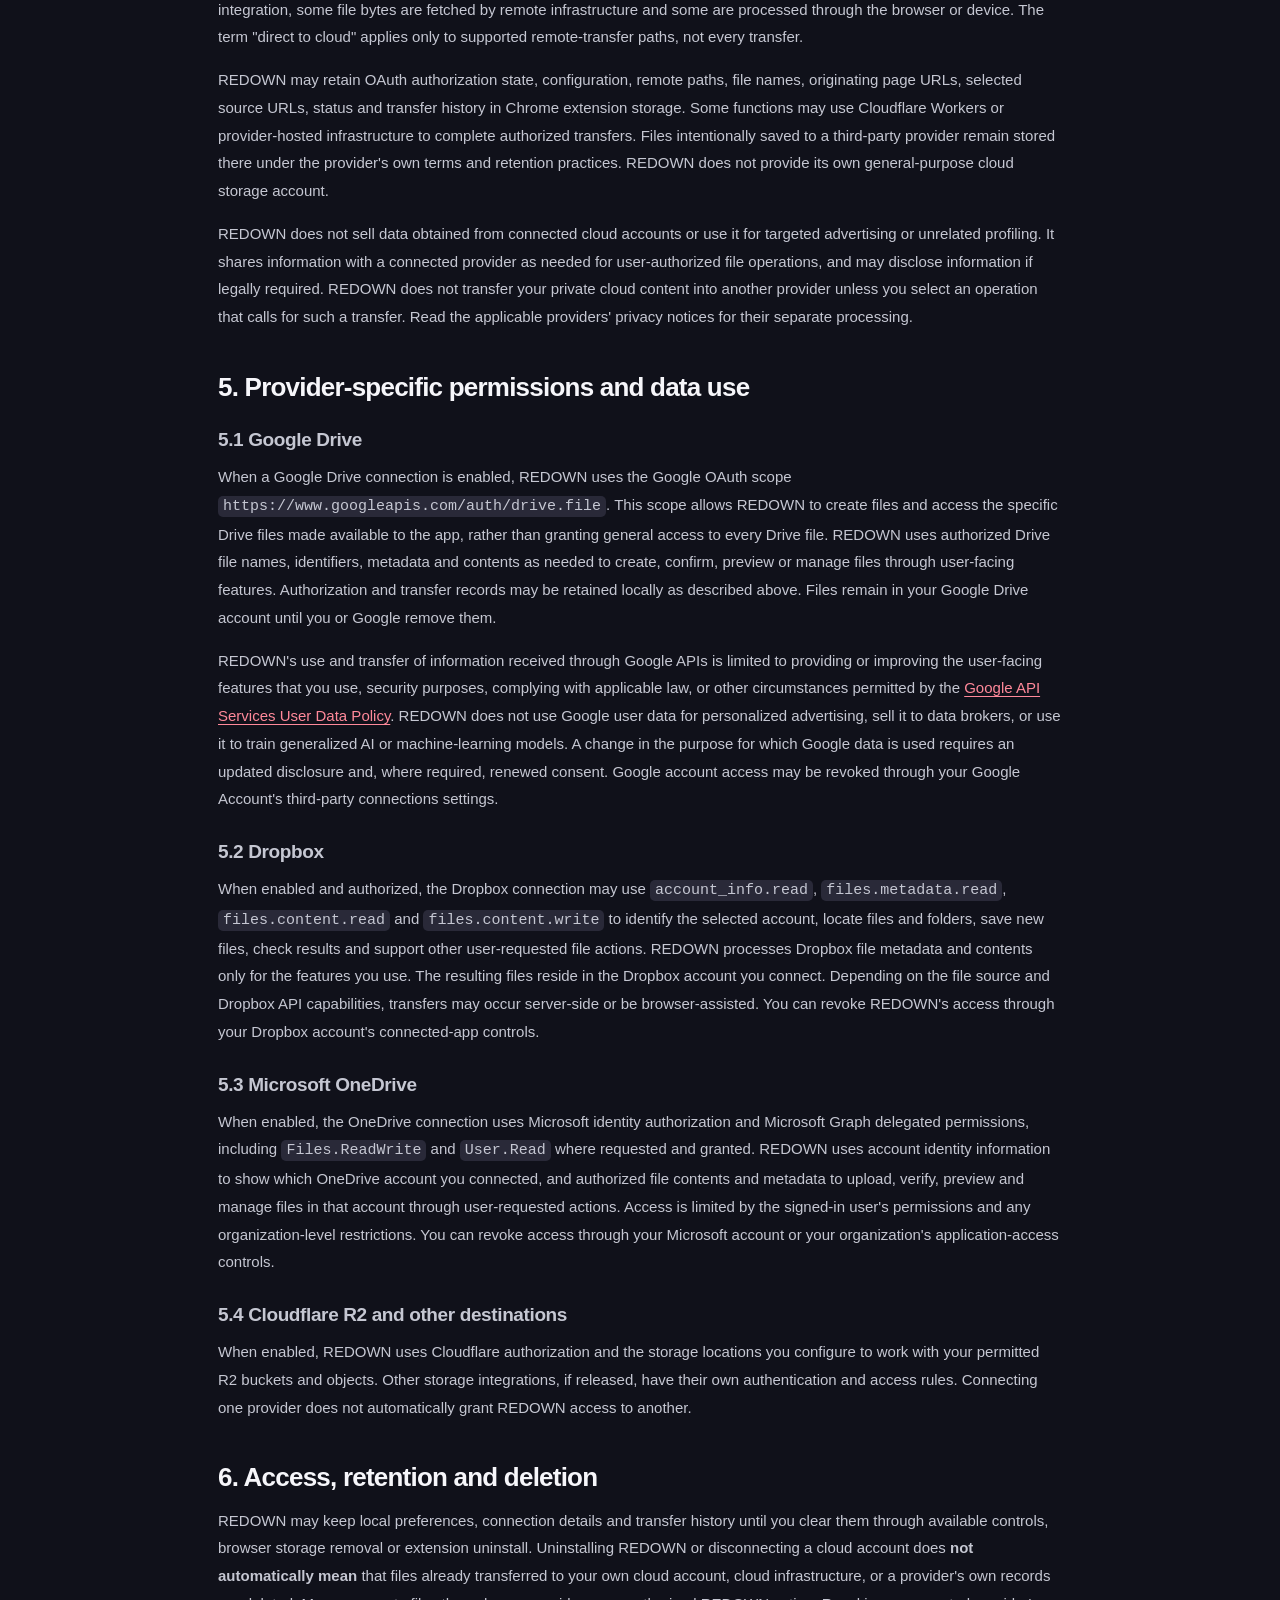
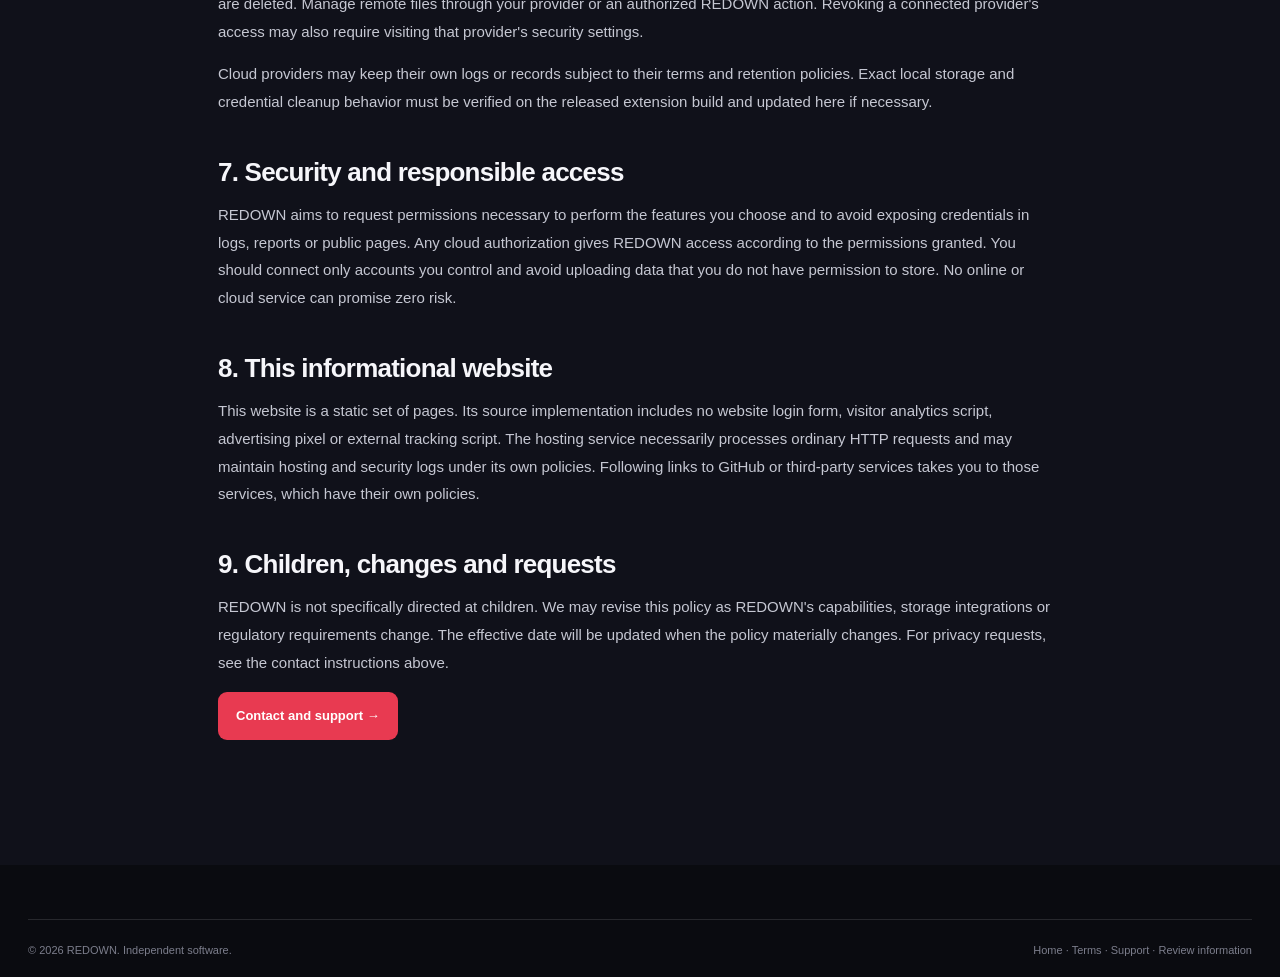
==== commit 156f6356: "Expand REDOWN privacy policy for Google, Dropbox, OneDrive and user-directed transfers" ====
--- a/privacy.html
+++ b/privacy.html
@@ -2,7 +2,7 @@
 <html lang="en"><head><meta charset="utf-8"><meta name="viewport" content="width=device-width,initial-scale=1"><meta name="theme-color" content="#0b0c12"><meta name="description" content="How REDOWN handles files, cloud account permissions, transfer metadata and user information."><title>Privacy Policy • REDOWN</title><link rel="icon" href="favicon.svg" type="image/svg+xml"><link rel="stylesheet" href="styles.css"><link rel="stylesheet" href="polish.css"><script defer src="app.js"></script></head>
 <body><a class="skip-link" href="#main">Skip to content</a><header class="site-header"><div class="nav-wrap"><a class="brand" href="index.html"><span class="brand-mark">R</span><span>REDOWN<small>CLICK2CLOUD</small></span></a><button class="menu-toggle" aria-label="Open navigation" aria-expanded="false" aria-controls="primary-nav"><span></span><span></span><span></span></button><nav id="primary-nav" class="nav-links"><a href="index.html#how-it-works">How it works</a><a href="index.html#gallery">Gallery</a><a href="index.html#clouds">Clouds</a><a href="review.html">For reviewers</a><a href="support.html">Support</a><a class="nav-cta" href="https://github.com/thanks-cohn/REDOWN" target="_blank" rel="noopener noreferrer">Explore REDOWN ↗</a></nav></div></header>
 <main id="main" class="document-page"><div class="document-hero"><div class="kicker">TRANSPARENCY / YOUR DATA</div><h1>Privacy Policy.</h1><p>What REDOWN handles, why it needs access, and what happens when you connect your own cloud.</p><p><strong>Effective:</strong> November 1, 2026 &nbsp; · &nbsp; <strong>Product:</strong> REDOWN Click2Cloud browser extension and informational website</p></div>
-<article class="document-content"><div class="notice">REDOWN is a tool for user-directed file transfers to connected cloud storage. This policy describes the intended product data flows and the website. The Google Drive integration is planned, not yet generally available, and its actual authorization behavior will be described here before public release.</div>
+<article class="document-content"><div class="notice">REDOWN is a user-directed file transfer and cloud file management tool. Its integrations evolve during development. An OAuth registration or a provider listed here does not mean that the connection is available in every public release. This policy covers the processing required when each listed connection is enabled and used.</div>
 <h2>1. Who operates REDOWN, and how to contact us</h2><p>REDOWN is an independently developed browser extension. To contact the developer about this policy, account access or a privacy request, use the <a href="https://github.com/thanks-cohn/REDOWN/issues/new" target="_blank" rel="noopener noreferrer">public support issue form</a> for non-sensitive questions. Please <strong>never</strong> include access tokens, passwords, personal files or private URLs in a public issue. For a sensitive issue, open a general issue requesting a private communication channel without sharing the sensitive information itself.</p>
 <h2>2. Data the extension may process</h2><p>Depending on your use and settings, REDOWN needs to handle the following types of information to carry out a transfer or manage a cloud destination:</p><ul>
 <li><strong>Cloud account connection data:</strong> provider identifiers, authentication status, OAuth access or refresh credentials where issued, and the permissions you authorize.</li>
@@ -11,11 +11,23 @@
 <li><strong>Operational data:</strong> transfer results and history, cloud locations, saved configuration, preferences and error or troubleshooting information.</li>
 <li><strong>Optional preview or indexing details:</strong> metadata or thumbnails needed to show supported files, when relevant features are used or enabled.</li></ul>
 <h2>3. Why this data is used</h2><p>REDOWN processes this information to authenticate to your chosen provider, show your authorized storage destinations, complete the file action you requested, display transfer status, support navigation and previews, preserve your selected settings and troubleshoot failures. Access to content or metadata should be limited to what is needed for the action you initiate.</p>
-<h2>4. Where information goes</h2><p>When you connect Cloudflare, the extension communicates with Cloudflare services to authorize operations and access your authorized R2 resources. For supported remote saves, the selected file is transferred to the cloud storage destination you authorize without first saving it to your local device. This requires processing by the selected cloud service and the remote source, subject to their policies. As a result, the remote source host and Cloudflare infrastructure necessarily process technical request and transfer information. Other operations, including local uploads and browser-assisted transfers, can use data from your computer.</p><p>Configuration, authorization state and transfer history may be retained in your browser's extension storage. Files saved to the cloud remain subject to the connected provider's storage and privacy practices. We recommend reviewing <a href="https://www.cloudflare.com/privacypolicy/" target="_blank" rel="noopener noreferrer">Cloudflare's privacy policy</a>.</p><p>If you choose a feature involving GitHub or another supported destination, the corresponding service may receive the files, metadata and API requests necessary for the action you select. A separate provider's availability is not implied by its appearance on a roadmap.</p>
-<h2>5. Google Drive and Google user data</h2><p><strong>Google Drive integration is planned and is not represented as currently released.</strong> Once offered, REDOWN intends to request the narrowly scoped Google Drive permission <code>https://www.googleapis.com/auth/drive.file</code> so the user can create and work with files explicitly selected for REDOWN. The intended use of Google data is to perform user-requested transfers, browse the files the app is permitted to access and report results. Google user data must not be used to target advertisements or for unrelated purposes.</p><p>Before Google Drive is released, this section must be checked against the actual app behavior and Google API Services User Data Policy, including all permitted recipients, retention, deletion, access and any limited-use commitments that apply. REDOWN does not claim to have production Google authorization while that feature is still in development.</p>
+<h2>4. Data flows, storage and sharing</h2>
+<p>When you authorize a cloud account, REDOWN communicates with that provider's authentication and storage APIs to identify the connected account and perform the actions you request. Source websites and cloud providers may receive source URLs, request and transfer metadata, file names and file contents as necessary to complete a requested save. Depending on the integration, some file bytes are fetched by remote infrastructure and some are processed through the browser or device. The term "direct to cloud" applies only to supported remote-transfer paths, not every transfer.</p>
+<p>REDOWN may retain OAuth authorization state, configuration, remote paths, file names, originating page URLs, selected source URLs, status and transfer history in Chrome extension storage. Some functions may use Cloudflare Workers or provider-hosted infrastructure to complete authorized transfers. Files intentionally saved to a third-party provider remain stored there under the provider's own terms and retention practices. REDOWN does not provide its own general-purpose cloud storage account.</p>
+<p>REDOWN does not sell data obtained from connected cloud accounts or use it for targeted advertising or unrelated profiling. It shares information with a connected provider as needed for user-authorized file operations, and may disclose information if legally required. REDOWN does not transfer your private cloud content into another provider unless you select an operation that calls for such a transfer. Read the applicable providers' privacy notices for their separate processing.</p>
+<h2>5. Provider-specific permissions and data use</h2>
+<h3>5.1 Google Drive</h3>
+<p>When a Google Drive connection is enabled, REDOWN uses the Google OAuth scope <code>https://www.googleapis.com/auth/drive.file</code>. This scope allows REDOWN to create files and access the specific Drive files made available to the app, rather than granting general access to every Drive file. REDOWN uses authorized Drive file names, identifiers, metadata and contents as needed to create, confirm, preview or manage files through user-facing features. Authorization and transfer records may be retained locally as described above. Files remain in your Google Drive account until you or Google remove them.</p>
+<p>REDOWN's use and transfer of information received through Google APIs is limited to providing or improving the user-facing features that you use, security purposes, complying with applicable law, or other circumstances permitted by the <a href="https://developers.google.com/terms/api-services-user-data-policy" target="_blank" rel="noopener noreferrer">Google API Services User Data Policy</a>. REDOWN does not use Google user data for personalized advertising, sell it to data brokers, or use it to train generalized AI or machine-learning models. A change in the purpose for which Google data is used requires an updated disclosure and, where required, renewed consent. Google account access may be revoked through your Google Account's third-party connections settings.</p>
+<h3>5.2 Dropbox</h3>
+<p>When enabled and authorized, the Dropbox connection may use <code>account_info.read</code>, <code>files.metadata.read</code>, <code>files.content.read</code> and <code>files.content.write</code> to identify the selected account, locate files and folders, save new files, check results and support other user-requested file actions. REDOWN processes Dropbox file metadata and contents only for the features you use. The resulting files reside in the Dropbox account you connect. Depending on the file source and Dropbox API capabilities, transfers may occur server-side or be browser-assisted. You can revoke REDOWN's access through your Dropbox account's connected-app controls.</p>
+<h3>5.3 Microsoft OneDrive</h3>
+<p>When enabled, the OneDrive connection uses Microsoft identity authorization and Microsoft Graph delegated permissions, including <code>Files.ReadWrite</code> and <code>User.Read</code> where requested and granted. REDOWN uses account identity information to show which OneDrive account you connected, and authorized file contents and metadata to upload, verify, preview and manage files in that account through user-requested actions. Access is limited by the signed-in user's permissions and any organization-level restrictions. You can revoke access through your Microsoft account or your organization's application-access controls.</p>
+<h3>5.4 Cloudflare R2 and other destinations</h3>
+<p>When enabled, REDOWN uses Cloudflare authorization and the storage locations you configure to work with your permitted R2 buckets and objects. Other storage integrations, if released, have their own authentication and access rules. Connecting one provider does not automatically grant REDOWN access to another.</p>
 <h2>6. Access, retention and deletion</h2><p>REDOWN may keep local preferences, connection details and transfer history until you clear them through available controls, browser storage removal or extension uninstall. Uninstalling REDOWN or disconnecting a cloud account does <strong>not automatically mean</strong> that files already transferred to your own cloud account, cloud infrastructure, or a provider's own records are deleted. Manage remote files through your provider or an authorized REDOWN action. Revoking a connected provider's access may also require visiting that provider's security settings.</p><p>Cloud providers may keep their own logs or records subject to their terms and retention policies. Exact local storage and credential cleanup behavior must be verified on the released extension build and updated here if necessary.</p>
 <h2>7. Security and responsible access</h2><p>REDOWN aims to request permissions necessary to perform the features you choose and to avoid exposing credentials in logs, reports or public pages. Any cloud authorization gives REDOWN access according to the permissions granted. You should connect only accounts you control and avoid uploading data that you do not have permission to store. No online or cloud service can promise zero risk.</p>
 <h2>8. This informational website</h2><p>This website is a static set of pages. Its source implementation includes no website login form, visitor analytics script, advertising pixel or external tracking script. The hosting service necessarily processes ordinary HTTP requests and may maintain hosting and security logs under its own policies. Following links to GitHub or third-party services takes you to those services, which have their own policies.</p>
 <h2>9. Children, changes and requests</h2><p>REDOWN is not specifically directed at children. We may revise this policy as REDOWN's capabilities, storage integrations or regulatory requirements change. The effective date will be updated when the policy materially changes. For privacy requests, see the contact instructions above.</p>
 <p><a class="doc-btn" href="support.html">Contact and support →</a></p></article></main>
-<footer class="site-footer"><div class="footer-bottom"><span>© <span id="year">2026</span> REDOWN. Independent software.</span><span><a href="index.html">Home</a> · <a href="support.html">Support</a> · <a href="review.html">Review information</a></span></div></footer></body></html>+<footer class="site-footer"><div class="footer-bottom"><span>© <span id="year">2026</span> REDOWN. Independent software.</span><span><a href="index.html">Home</a> · <a href="terms.html">Terms</a> · <a href="support.html">Support</a> · <a href="review.html">Review information</a></span></div></footer></body></html>
